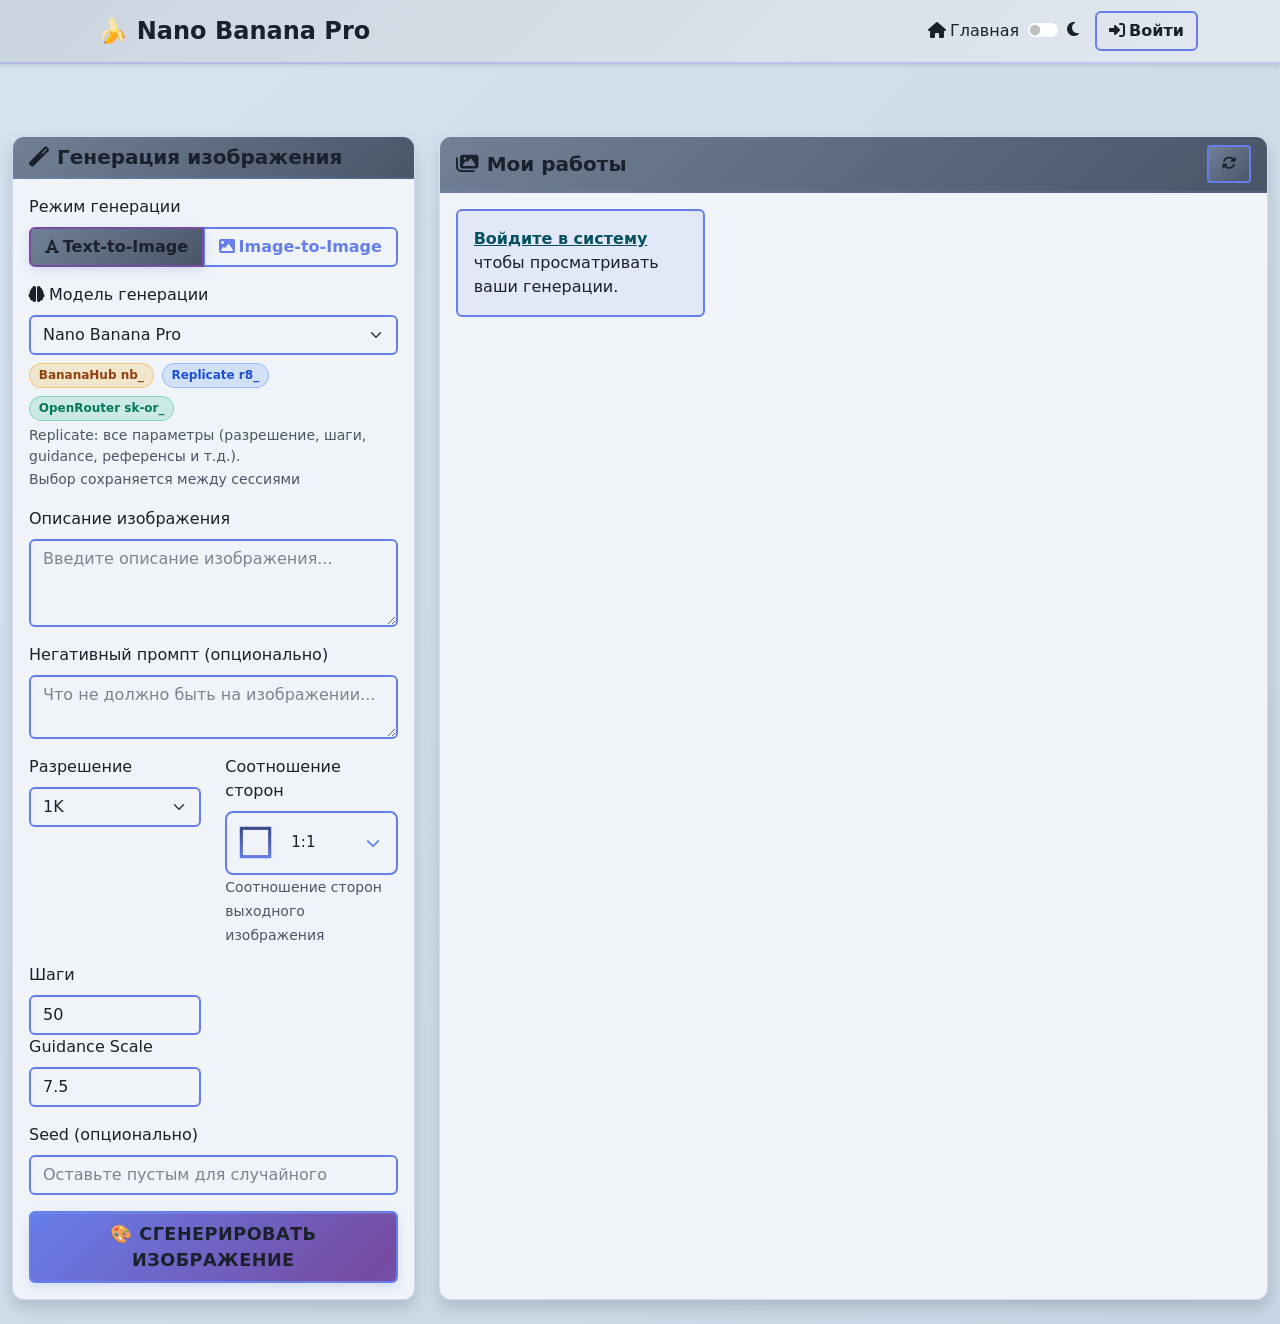
==== frontend/index.html @ 41ed9696 "Add OpenRouter GPT image generation and color-coded model providers. Support sk-or keys alongside nb" ====
<!DOCTYPE html>
<html lang="ru">
<head>
    <meta charset="UTF-8">
    <meta name="viewport" content="width=device-width, initial-scale=1.0">
    
    <!-- Основные мета-теги -->
    <title>Nano Banana Pro - Генератор изображений через AI</title>
    <meta name="description" content="Генератор изображений на основе ИИ через Replicate или BananaHub (Nano Banana). Text-to-image и image-to-image с референсами.">
    <meta name="keywords" content="генератор изображений, AI, Replicate, BananaHub, Nano Banana, text-to-image, image-to-image">
    <meta name="author" content="Nano Banana Pro">
    
    <!-- Favicon -->
    <link rel="icon" type="image/x-icon" href="/fav.ico">
    <link rel="shortcut icon" type="image/x-icon" href="/fav.ico">
    <link rel="apple-touch-icon" href="/fav.ico">
    
    <!-- Open Graph / Facebook / Telegram -->
    <meta property="og:type" content="website">
    <meta property="og:url" content="https://ooneclickk.ru/">
    <meta property="og:title" content="Nano Banana Pro - Генератор изображений через AI">
    <meta property="og:description" content="Генератор изображений через Replicate или BananaHub (Nano Banana).">
    <meta property="og:image" content="https://ooneclickk.ru/meta.jpg">
    <meta property="og:image:width" content="1200">
    <meta property="og:image:height" content="630">
    <meta property="og:image:type" content="image/jpeg">
    <meta property="og:image:alt" content="Nano Banana Pro - Генератор изображений через AI">
    <meta property="og:locale" content="ru_RU">
    <meta property="og:site_name" content="Nano Banana Pro">
    
    <!-- Twitter Card -->
    <meta name="twitter:card" content="summary_large_image">
    <meta name="twitter:url" content="https://ooneclickk.ru/">
    <meta name="twitter:title" content="Nano Banana Pro - Генератор изображений через AI">
    <meta name="twitter:description" content="Генератор изображений через Replicate или BananaHub.">
    <meta name="twitter:image" content="https://ooneclickk.ru/meta.jpg">
    
    <!-- Bootstrap 5 CSS -->
    <link href="https://cdn.jsdelivr.net/npm/bootstrap@5.3.0/dist/css/bootstrap.min.css" rel="stylesheet">
    <!-- Font Awesome -->
    <link rel="stylesheet" href="https://cdnjs.cloudflare.com/ajax/libs/font-awesome/6.4.0/css/all.min.css">
    <link rel="stylesheet" href="styles.css">
</head>
<body>
    <!-- Навигационная панель -->
    <nav class="navbar navbar-expand-lg navbar-dark bg-dark">
        <div class="container">
            <a class="navbar-brand" href="#">
                <i class="fas fa-banana me-2"></i>
                🍌 Nano Banana Pro
            </a>
            <button class="navbar-toggler" type="button" data-bs-toggle="collapse" data-bs-target="#navbarNav">
                <span class="navbar-toggler-icon"></span>
            </button>
            <div class="collapse navbar-collapse" id="navbarNav">
                <ul class="navbar-nav ms-auto">
                    <li class="nav-item">
                        <a class="nav-link active" href="#"><i class="fas fa-home me-1"></i>Главная</a>
                    </li>
                </ul>
                <div class="d-flex align-items-center">
                    <div class="form-check form-switch me-3">
                        <input class="form-check-input" type="checkbox" id="themeSwitch">
                        <label class="form-check-label text-light" for="themeSwitch">
                            <i class="fas fa-moon"></i>
                        </label>
                    </div>
                    <button class="btn btn-outline-light" id="loginBtn" data-bs-toggle="modal" data-bs-target="#loginModal">
                        <i class="fas fa-sign-in-alt me-1"></i>Войти
                    </button>
                    <div id="userMenu" class="dropdown ms-2" style="display: none;">
                        <button class="btn btn-outline-light dropdown-toggle" type="button" data-bs-toggle="dropdown">
                            <i class="fas fa-user me-1"></i><span id="usernameDisplay"></span>
                        </button>
                        <ul class="dropdown-menu">
                            <li><a class="dropdown-item" href="#" data-bs-toggle="modal" data-bs-target="#apiKeyModal">
                                <i class="fas fa-key me-2"></i>API Ключ
                            </a></li>
                            <li id="adminMenuItem" style="display:none;">
                                <a class="dropdown-item" href="#" id="openAdminPanelBtn">
                                    <i class="fas fa-shield-alt me-2"></i>Админ-панель
                                </a>
                            </li>
                            <li><hr class="dropdown-divider"></li>
                            <li><a class="dropdown-item" href="#" id="logoutBtn">
                                <i class="fas fa-sign-out-alt me-2"></i>Выйти
                            </a></li>
                        </ul>
                    </div>
                </div>
            </div>
        </div>
    </nav>

    <main class="container-fluid my-4">
        <div class="row g-4 justify-content-center mt-5">
            <!-- Генератор -->
            <div class="col-lg-4">
                <div class="card shadow h-100">
                    <div class="card-header">
                        <h5 class="mb-0"><i class="fas fa-magic me-2"></i>Генерация изображения</h5>
                        <div id="providerStateBanner" class="alert alert-secondary py-2 px-3 mt-2 mb-0 small" style="display: none;">
                            <i class="fas fa-server me-2"></i>
                            <span id="providerStateText">Проверка состояния провайдера...</span>
                        </div>
                    </div>
                    <div class="card-body">
                        <form id="generateForm">
                            <!-- Режим генерации -->
                            <div class="mb-3">
                                <label class="form-label">Режим генерации</label>
                                <div class="btn-group w-100" role="group">
                                    <input type="radio" class="btn-check" name="generationMode" id="modeText" value="text-to-image" checked>
                                    <label class="btn btn-outline-primary" for="modeText">
                                        <i class="fas fa-font me-1"></i>Text-to-Image
                                    </label>
                                    <input type="radio" class="btn-check" name="generationMode" id="modeImage" value="image-to-image">
                                    <label class="btn btn-outline-primary" for="modeImage">
                                        <i class="fas fa-image me-1"></i>Image-to-Image
                                    </label>
                                </div>
                            </div>

                            <!-- Выбор модели -->
                            <div class="mb-3">
                                <label for="modelName" class="form-label">
                                    <i class="fas fa-brain me-1"></i>Модель генерации
                                </label>
                                <select class="form-select model-select-colored" id="modelName">
                                    <option value="nano-banana-2">Nano Banana 2 (new)</option>
                                    <option value="nano-banana">Nano Banana</option>
                                    <option value="nano-banana-pro" selected>Nano Banana Pro</option>
                                    <option value="gemini-2.5-flash-image">Gemini 2.5 Flash Image</option>
                                    <option value="imagen-4">Imagen 4</option>
                                    <option value="imagen-4-fast">Imagen 4 Fast</option>
                                    <option value="imagen-4-ultra">Imagen 4 Ultra</option>
                                    <option value="gpt-5-image">GPT-5 Image</option>
                                    <option value="gpt-5-image-mini">GPT-5 Image Mini</option>
                                </select>
                                <div id="modelProviderLegend" class="model-provider-legend mt-2"></div>
                                <div id="modelParamsHint" class="form-text text-muted small mt-1" role="status"></div>
                                <small class="form-text text-muted">Выбор сохраняется между сессиями</small>
                            </div>

                            <!-- Референсные изображения (только для Nano Banana / Gemini) -->
                            <div class="mb-3" id="referenceImagesSection" style="display: none;">
                                <label for="referenceImages" class="form-label">Референсные изображения (до 4)</label>
                                <!-- Визуальная зона для drag-and-drop и вставки (референсы отображаются внутри) -->
                                <div id="referenceDropZone" class="reference-drop-zone" style="border: 2px dashed rgba(102, 126, 234, 0.5); border-radius: 8px; padding: 2rem; text-align: center; background: rgba(102, 126, 234, 0.05); cursor: pointer; transition: all 0.3s ease; min-height: 200px;">
                                    <div class="reference-drop-zone-content">
                                        <i class="fas fa-images mb-3" style="font-size: 3rem; color: rgba(102, 126, 234, 0.7);"></i>
                                        <p class="text-light mb-2 fw-bold">Перетащите изображение сюда</p>
                                        <p class="text-muted small mb-3">или нажмите на кнопку</p>
                                        <div class="d-flex gap-2 justify-content-center">
                                            <button type="button" class="btn btn-warning" id="selectReferenceFilesBtn">
                                                <i class="fas fa-folder-open me-2"></i>Выбрать файл
                                            </button>
                                            <button type="button" class="btn btn-outline-light" id="pasteFromClipboardBtn">
                                                <i class="fas fa-paste me-2"></i>Вставить из буфера
                                            </button>
                                        </div>
                                        <p class="text-muted small mt-2 mb-0">Нажмите Ctrl+V (или Cmd+V на Mac)</p>
                                    </div>
                                </div>
                                <input type="file" class="form-control d-none" id="referenceImages" accept="image/*" multiple>
                            </div>

                            <!-- Промпт -->
                            <div class="mb-3">
                                <label for="prompt" class="form-label">Описание изображения</label>
                                <textarea class="form-control" id="prompt" rows="3" placeholder="Введите описание изображения..." required></textarea>
                            </div>

                            <!-- Негативный промпт (только для Nano Banana / Gemini) -->
                            <div class="mb-3" id="negativePromptGroup">
                                <label for="negativePrompt" class="form-label">Негативный промпт (опционально)</label>
                                <textarea class="form-control" id="negativePrompt" rows="2" placeholder="Что не должно быть на изображении..."></textarea>
                            </div>

                            <!-- Разрешение и соотношение -->
                            <div class="row mb-3">
                                <div class="col-md-6" id="resolutionGroup">
                                    <label for="resolution" class="form-label">Разрешение</label>
                                    <select class="form-select" id="resolution">
                                        <option value="1K">1K</option>
                                        <option value="2K">2K</option>
                                        <option value="4K">4K</option>
                                    </select>
                                </div>
                                <div class="col-md-6">
                                    <label for="aspectRatio" class="form-label">Соотношение сторон</label>
                                    <!-- Скрытый select для совместимости -->
                                    <select class="form-select d-none" id="aspectRatio" name="aspectRatio">
                                        <option value="1:1">1:1</option>
                                        <option value="16:9">16:9</option>
                                        <option value="9:16">9:16</option>
                                        <option value="4:3">4:3</option>
                                        <option value="3:4">3:4</option>
                                        <option value="21:9">21:9</option>
                                        <option value="5:4">5:4</option>
                                        <option value="2:3">2:3</option>
                                        <option value="user1" id="user1Option">user1</option>
                                        <option value="user2" id="user2Option">user2</option>
                                        <option value="user3" id="user3Option">user3</option>
                                        <option value="user4" id="user4Option">user4</option>
                                    </select>
                                    <!-- Кастомный dropdown -->
                                    <div class="custom-dropdown" id="aspectRatioDropdown">
                                        <div class="custom-dropdown-selected" id="aspectRatioSelected">
                                            <span class="custom-dropdown-icon" id="aspectRatioIcon"></span>
                                            <span class="custom-dropdown-text" id="aspectRatioText">1:1</span>
                                            <i class="fas fa-chevron-down custom-dropdown-arrow"></i>
                                        </div>
                                        <div class="custom-dropdown-menu" id="aspectRatioMenu">
                                            <div class="custom-dropdown-group">
                                                <div class="custom-dropdown-group-label">Стандартные</div>
                                                <div class="custom-dropdown-item" data-value="1:1" data-icon="icons/aspect-1-1.svg">
                                                    <img src="icons/aspect-1-1.svg" class="custom-dropdown-item-icon" alt="1:1" onerror="this.style.display='none'">
                                                    <span>1:1</span>
                                                </div>
                                                <div class="custom-dropdown-item" data-value="16:9" data-icon="icons/aspect-16-9.svg">
                                                    <img src="icons/aspect-16-9.svg" class="custom-dropdown-item-icon" alt="16:9" onerror="this.style.display='none'">
                                                    <span>16:9</span>
                                                </div>
                                                <div class="custom-dropdown-item" data-value="9:16" data-icon="icons/aspect-9-16.svg">
                                                    <img src="icons/aspect-9-16.svg" class="custom-dropdown-item-icon" alt="9:16" onerror="this.style.display='none'">
                                                    <span>9:16</span>
                                                </div>
                                                <div class="custom-dropdown-item" data-value="4:3" data-icon="icons/aspect-4-3.svg">
                                                    <img src="icons/aspect-4-3.svg" class="custom-dropdown-item-icon" alt="4:3" onerror="this.style.display='none'">
                                                    <span>4:3</span>
                                                </div>
                                                <div class="custom-dropdown-item" data-value="3:4" data-icon="icons/aspect-3-4.svg">
                                                    <img src="icons/aspect-3-4.svg" class="custom-dropdown-item-icon" alt="3:4" onerror="this.style.display='none'">
                                                    <span>3:4</span>
                                                </div>
                                            </div>
                                            <div class="custom-dropdown-group" id="referenceAspectGroup" style="display: none;">
                                                <div class="custom-dropdown-group-label">Из референса</div>
                                                <div class="custom-dropdown-item" data-value="user1" data-icon="icons/aspect-user-1.svg" id="user1Option">
                                                    <img src="icons/aspect-user-1.svg" class="custom-dropdown-item-icon" alt="Юзер1" onerror="this.style.display='none'">
                                                    <span id="user1Text">Юзер1 (из реф1)</span>
                                                </div>
                                                <div class="custom-dropdown-item user-child" data-value="user2" data-icon="icons/aspect-user-2.svg" id="user2Option" style="display: none;">
                                                    <img src="icons/aspect-user-2.svg" class="custom-dropdown-item-icon" alt="Юзер2" onerror="this.style.display='none'">
                                                    <span id="user2Text">└─ Юзер2 (из реф2)</span>
                                                </div>
                                                <div class="custom-dropdown-item user-child" data-value="user3" data-icon="icons/aspect-user-3.svg" id="user3Option" style="display: none;">
                                                    <img src="icons/aspect-user-3.svg" class="custom-dropdown-item-icon" alt="Юзер3" onerror="this.style.display='none'">
                                                    <span id="user3Text">└─ Юзер3 (из реф3)</span>
                                                </div>
                                                <div class="custom-dropdown-item user-child" data-value="user4" data-icon="icons/aspect-user-4.svg" id="user4Option" style="display: none;">
                                                    <img src="icons/aspect-user-4.svg" class="custom-dropdown-item-icon" alt="Юзер4" onerror="this.style.display='none'">
                                                    <span id="user4Text">└─ Юзер4 (из реф4)</span>
                                                </div>
                                            </div>
                                            <div class="custom-dropdown-group">
                                                <div class="custom-dropdown-group-label">Дополнительные</div>
                                                <div class="custom-dropdown-item" data-value="21:9" data-icon="icons/aspect-21-9.svg">
                                                    <img src="icons/aspect-21-9.svg" class="custom-dropdown-item-icon" alt="21:9" onerror="this.style.display='none'">
                                                    <span>21:9 Ультраширокий</span>
                                                </div>
                                                <div class="custom-dropdown-item" data-value="5:4" data-icon="icons/aspect-5-4.svg">
                                                    <img src="icons/aspect-5-4.svg" class="custom-dropdown-item-icon" alt="5:4" onerror="this.style.display='none'">
                                                    <span>5:4</span>
                                                </div>
                                                <div class="custom-dropdown-item" data-value="2:3" data-icon="icons/aspect-2-3.svg">
                                                    <img src="icons/aspect-2-3.svg" class="custom-dropdown-item-icon" alt="2:3" onerror="this.style.display='none'">
                                                    <span>2:3</span>
                                                </div>
                                            </div>
                                        </div>
                                    </div>
                                    <small class="form-text text-muted">Соотношение сторон выходного изображения</small>
                                </div>
                            </div>

                            <!-- Параметры (только для Nano Banana / Gemini) -->
                            <div class="row mb-3" id="stepsGuidanceGroup">
                                <div class="col-md-6">
                                    <label for="numSteps" class="form-label">Шаги</label>
                                    <input type="number" class="form-control" id="numSteps" min="10" max="100" value="50">
                                </div>
                                <div class="col-md-6">
                                    <label for="guidance" class="form-label">Guidance Scale</label>
                                    <input type="number" step="0.5" class="form-control" id="guidance" min="1" max="20" value="7.5">
                                </div>
                            </div>

                            <!-- Seed -->
                            <div class="mb-3">
                                <label for="seed" class="form-label">Seed (опционально)</label>
                                <input type="number" class="form-control" id="seed" placeholder="Оставьте пустым для случайного">
                            </div>

                            <button type="submit" class="btn btn-primary w-100 py-2" id="sendToGenerate">
                                <span id="submitText">🎨 Сгенерировать изображение</span>
                                <span class="spinner-border spinner-border-sm d-none ms-2" id="spinner" role="status"></span>
                            </button>
                        </form>
                    </div>
                </div>
            </div>

            <!-- Галерея -->
            <div class="col-lg-8">
                <div class="card shadow h-100">
                    <div class="card-header d-flex justify-content-between align-items-center">
                        <div>
                            <h5 class="mb-0"><i class="fas fa-images me-2"></i>Мои работы</h5>
                            <small class="text-muted" id="galleryStats" style="display: none;">
                                <span id="galleryCount">0</span> из <span id="galleryTotal">0</span> генераций
                            </small>
                        </div>
                        <button class="btn btn-sm btn-light" id="refreshGallery">
                            <i class="fas fa-sync-alt"></i>
                        </button>
                    </div>
                    <div class="card-body">
                        <div id="queueStatus" class="alert alert-info" style="display: none;">
                            <i class="fas fa-info-circle me-2"></i>
                            <span id="queueStatusText"></span>
                        </div>
                        <div class="row row-cols-1 row-cols-md-2 row-cols-lg-3 g-4" id="imageGrid">
                            <!-- Карточки будут добавлены через JS -->
                        </div>
                    </div>
                </div>
            </div>
        </div>

        <div class="row g-4 justify-content-center mt-2" id="adminPanelSection" style="display:none;">
            <div class="col-12">
                <div class="card shadow">
                    <div class="card-header d-flex justify-content-between align-items-center">
                        <h5 class="mb-0"><i class="fas fa-shield-alt me-2"></i>Админ-панель</h5>
                        <button class="btn btn-sm btn-outline-light" id="closeAdminPanelBtn">Закрыть</button>
                    </div>
                    <div class="card-body">
                        <div class="row g-3 mb-3">
                            <div class="col-md-2">
                                <select class="form-select" id="adminFilterUserId">
                                    <option value="">Все пользователи</option>
                                </select>
                            </div>
                            <div class="col-md-2">
                                <select class="form-select" id="adminFilterStatus">
                                    <option value="">Все статусы</option>
                                    <option value="pending">pending</option>
                                    <option value="running">running</option>
                                    <option value="paused">paused</option>
                                    <option value="completed">completed</option>
                                    <option value="failed">failed</option>
                                </select>
                            </div>
                            <div class="col-md-2">
                                <select class="form-select" id="adminFilterModel">
                                    <option value="">Все модели</option>
                                </select>
                            </div>
                            <div class="col-md-2"><input class="form-control" id="adminFilterSearch" placeholder="Поиск по промпту"></div>
                            <div class="col-md-2">
                                <select class="form-select" id="adminFilterProvider">
                                    <option value="">Все провайдеры</option>
                                </select>
                            </div>
                            <div class="col-md-2">
                                <select class="form-select" id="adminFilterErrorOnly">
                                    <option value="">Любые</option>
                                    <option value="true">Только с ошибками</option>
                                </select>
                            </div>
                            <div class="col-md-2"><input type="date" class="form-control" id="adminFilterFrom"></div>
                            <div class="col-md-2"><input type="date" class="form-control" id="adminFilterTo"></div>
                        </div>
                        <div class="d-flex gap-2 mb-3">
                            <button class="btn btn-primary" id="adminApplyFiltersBtn">Применить фильтры</button>
                            <button class="btn btn-outline-secondary" id="adminRefreshOverviewBtn">Обновить метрики</button>
                        </div>

                        <div class="row g-3 mb-3" id="adminMetricsCards"></div>

                        <h6 class="mt-3">Пользователи</h6>
                        <div class="table-responsive mb-4">
                            <table class="table table-sm table-dark table-striped align-middle">
                                <thead>
                                    <tr>
                                        <th>ID</th><th>Username</th><th>Email</th><th>Admin</th><th>Действие</th>
                                    </tr>
                                </thead>
                                <tbody id="adminUsersTableBody"></tbody>
                            </table>
                        </div>

                        <h6>Генерации всех пользователей</h6>
                        <div class="row row-cols-1 row-cols-md-3 g-3" id="adminGenerationsGrid"></div>
                    </div>
                </div>
            </div>
        </div>
    </main>

    <!-- Модальное окно входа -->
    <div class="modal fade" id="loginModal" tabindex="-1">
        <div class="modal-dialog">
            <div class="modal-content">
                <div class="modal-header bg-primary text-white">
                    <h5 class="modal-title">Вход в систему</h5>
                    <button type="button" class="btn-close btn-close-white" data-bs-dismiss="modal"></button>
                </div>
                <div class="modal-body">
                    <form id="loginForm">
                        <div class="mb-3">
                            <label for="loginUsername" class="form-label">Имя пользователя или Email</label>
                            <input type="text" class="form-control" id="loginUsername" required>
                        </div>
                        <div class="mb-3">
                            <label for="loginPassword" class="form-label">Пароль</label>
                            <div class="input-group">
                                <input type="password" class="form-control" id="loginPassword" required>
                                <button class="btn btn-outline-secondary" type="button" id="toggleLoginPassword">
                                    <i class="fas fa-eye" id="loginPasswordIcon"></i>
                                </button>
                            </div>
                        </div>
                        <div id="loginError" class="alert alert-danger d-none" role="alert"></div>
                        <button type="submit" class="btn btn-primary w-100">Войти</button>
                    </form>
                    <div class="text-center mt-3">
                        <small>Нет аккаунта? <a href="#" data-bs-toggle="modal" data-bs-target="#registerModal">Зарегистрируйтесь</a></small>
                    </div>
                </div>
            </div>
        </div>
    </div>

    <!-- Модальное окно регистрации -->
    <div class="modal fade" id="registerModal" tabindex="-1">
        <div class="modal-dialog">
            <div class="modal-content">
                <div class="modal-header bg-primary text-white">
                    <h5 class="modal-title">Регистрация</h5>
                    <button type="button" class="btn-close btn-close-white" data-bs-dismiss="modal"></button>
                </div>
                <div class="modal-body">
                    <form id="registerForm">
                        <div class="mb-3">
                            <label for="registerUsername" class="form-label">Имя пользователя</label>
                            <input type="text" class="form-control" id="registerUsername" required>
                        </div>
                        <div class="mb-3">
                            <label for="registerEmail" class="form-label">Email</label>
                            <input type="email" class="form-control" id="registerEmail" required>
                        </div>
                        <div class="mb-3">
                            <label for="registerPassword" class="form-label">Пароль</label>
                            <div class="input-group">
                                <input type="password" class="form-control" id="registerPassword" required>
                                <button class="btn btn-outline-secondary" type="button" id="toggleRegisterPassword">
                                    <i class="fas fa-eye" id="registerPasswordIcon"></i>
                                </button>
                            </div>
                            <small class="form-text text-muted">Минимум 10 символов, максимум 72 байта</small>
                        </div>
                        <div id="registerError" class="alert alert-danger d-none" role="alert"></div>
                        <button type="submit" class="btn btn-primary w-100">Зарегистрироваться</button>
                    </form>
                </div>
            </div>
        </div>
    </div>

    <!-- Модальное окно API ключа -->
    <div class="modal fade" id="apiKeyModal" tabindex="-1">
        <div class="modal-dialog">
            <div class="modal-content">
                <div class="modal-header bg-warning text-dark">
                    <h5 class="modal-title"><i class="fas fa-key me-2"></i>API ключ генерации</h5>
                    <button type="button" class="btn-close" data-bs-dismiss="modal"></button>
                </div>
                <div class="modal-body">
                    <div class="alert alert-warning">
                        <i class="fas fa-shield-alt me-2"></i>
                        <strong>Важно:</strong> API ключи сохраняются на сервере в <strong>зашифрованном виде</strong>.
                        Это нужно для очереди автоповторов и возобновления после перезапуска сервера.
                    </div>
                    <div class="alert alert-info">
                        <i class="fas fa-info-circle me-2"></i>
                        <strong>Replicate:</strong> ключ с префиксом <code>r8_</code> — 
                        <a href="https://replicate.com/account/api-tokens" target="_blank" class="alert-link">replicate.com/account/api-tokens</a>.
                        <br>
                        <strong>BananaHub:</strong> ключ с префиксом <code>nb_</code> —
                        <a href="https://bananahub.app/" target="_blank" rel="noopener" class="alert-link">bananahub.app</a>
                        (поддержка: <a href="https://t.me/bananahub" target="_blank" rel="noopener" class="alert-link">@bananahub</a>).
                        <br>
                        <strong>OpenRouter (GPT):</strong> ключ с префиксом <code>sk-or</code> —
                        <a href="https://openrouter.ai/keys" target="_blank" rel="noopener" class="alert-link">openrouter.ai/keys</a>.
                        <br><small>Ключи хранятся на сервере в зашифрованном виде. Модель выбирает провайдер автоматически.</small>
                    </div>
                    <form id="apiKeyForm">
                        <div class="mb-3">
                            <label for="bananaApiKeyInput" class="form-label">BananaHub API ключ</label>
                            <input type="password" class="form-control" id="bananaApiKeyInput" placeholder="nb_...">
                            <small class="form-text text-muted">Приоритетный ключ для Nano Banana моделей</small>
                        </div>
                        <div class="mb-3">
                            <label for="replicateApiKeyInput" class="form-label">Replicate API ключ</label>
                            <input type="password" class="form-control" id="replicateApiKeyInput" placeholder="r8_...">
                            <small class="form-text text-muted">Для Imagen, Gemini и Nano Banana через Replicate</small>
                        </div>
                        <div class="mb-3">
                            <label for="openrouterApiKeyInput" class="form-label">OpenRouter API ключ (GPT)</label>
                            <input type="password" class="form-control" id="openrouterApiKeyInput" placeholder="sk-or-...">
                            <small class="form-text text-muted">Для GPT-5 Image и GPT-5 Image Mini</small>
                        </div>
                        <div class="d-flex gap-2">
                            <button type="submit" class="btn btn-warning flex-fill">
                                <i class="fas fa-save me-2"></i>Сохранить
                            </button>
                            <button type="button" class="btn btn-outline-danger" id="deleteApiKeyBtn">
                                <i class="fas fa-trash me-2"></i>Удалить
                            </button>
                        </div>
                    </form>
                    <div id="apiKeyStatus" class="mt-3"></div>
                </div>
            </div>
        </div>
    </div>

    <!-- Уведомления -->
    <div class="toast-container position-fixed bottom-0 end-0 p-3">
        <div id="notificationToast" class="toast" role="alert">
            <div class="toast-header bg-success text-white">
                <strong class="me-auto">Уведомление</strong>
                <button type="button" class="btn-close btn-close-white" data-bs-dismiss="toast"></button>
            </div>
            <div class="toast-body" id="toastMessage"></div>
        </div>
    </div>

    <script src="https://cdn.jsdelivr.net/npm/bootstrap@5.3.0/dist/js/bootstrap.bundle.min.js"></script>
    <script src="script.js"></script>
</body>
</html>
---- frontend/styles.css ----
/* Стили для Nano Banana Pro */

/* CSS переменные для темной и светлой темы */
:root {
    --bg-primary: #1a1a2e;
    --bg-secondary: #252547;
    --bg-hover: #2d2d5a;
    --border-color: #667eea;
    --border-hover: #764ba2;
    --text-primary: #e0e0e0;
    --text-secondary: #b0b0b0;
    --accent-primary: #667eea;
    --accent-secondary: #764ba2;
    --metal-gray: #4a5568;
    --metal-gray-light: #718096;
    --metal-gray-dark: #2d3748;
    --shadow: rgba(102, 126, 234, 0.3);
}

[data-bs-theme="light"] {
    --bg-primary: #f0f4f8;
    --bg-secondary: #e2e8f0;
    --bg-hover: #cbd5e0;
    --border-color: #667eea;
    --border-hover: #764ba2;
    --text-primary: #1a202c;
    --text-secondary: #4a5568;
    --accent-primary: #667eea;
    --accent-secondary: #764ba2;
    --metal-gray: #718096;
    --metal-gray-light: #a0aec0;
    --metal-gray-dark: #4a5568;
    --shadow: rgba(102, 126, 234, 0.2);
}

body {
    background: linear-gradient(135deg, #667eea 0%, #764ba2 100%);
    min-height: 100vh;
    transition: background 0.3s ease;
}

[data-bs-theme="light"] body {
    background: linear-gradient(135deg, #d6e4f0 0%, #c8d6e5 100%);
}

.navbar-brand {
    font-weight: bold;
    font-size: 1.5rem;
}

.card {
    border: none;
    border-radius: 12px;
    overflow: hidden;
}

.card-header {
    border-bottom: 2px solid rgba(102, 126, 234, 0.2);
    background: linear-gradient(135deg, var(--metal-gray) 0%, var(--metal-gray-dark) 100%) !important;
    color: var(--text-primary) !important;
}

.card-header.bg-primary {
    background: linear-gradient(135deg, var(--metal-gray) 0%, var(--metal-gray-dark) 100%) !important;
    border-bottom: 2px solid var(--border-color);
}

.card-header h5, .card-header .h5 {
    color: var(--text-primary) !important;
    font-weight: 600;
}

/* Кнопки в стиле dropdown - темный металлический с фиолетовыми акцентами */
.btn-primary {
    background: linear-gradient(135deg, var(--metal-gray) 0%, var(--metal-gray-dark) 100%);
    border: 2px solid var(--border-color);
    color: var(--text-primary);
    font-weight: 600;
    transition: all 0.3s;
    box-shadow: 0 2px 4px rgba(0, 0, 0, 0.2);
}

.btn-primary:hover {
    background: linear-gradient(135deg, var(--metal-gray-light) 0%, var(--metal-gray) 100%);
    border-color: var(--border-hover);
    color: var(--text-primary);
    transform: translateY(-2px);
    box-shadow: 0 4px 12px var(--shadow);
}

.btn-primary:active {
    transform: translateY(0);
    box-shadow: 0 2px 4px rgba(0, 0, 0, 0.2);
}

/* Специальный градиент для кнопки генерации */
#sendToGenerate {
    background: linear-gradient(135deg, var(--accent-primary) 0%, var(--accent-secondary) 50%, var(--accent-primary) 100%);
    border: 2px solid var(--border-color);
    color: var(--text-primary);
    font-weight: 700;
    font-size: 1.1rem;
    padding: 0.75rem 1.5rem;
    box-shadow: 0 4px 12px var(--shadow), inset 0 1px 0 rgba(255, 255, 255, 0.1);
    text-transform: uppercase;
    letter-spacing: 0.5px;
    background-size: 200% 100%;
    animation: gradient-shift 3s ease infinite;
    transition: all 0.3s;
}

@keyframes gradient-shift {
    0%, 100% {
        background-position: 0% 50%;
    }
    50% {
        background-position: 100% 50%;
    }
}

#sendToGenerate:hover {
    background: linear-gradient(135deg, var(--accent-secondary) 0%, var(--accent-primary) 50%, var(--accent-secondary) 100%);
    border-color: var(--border-hover);
    transform: translateY(-2px);
    box-shadow: 0 6px 16px var(--shadow), inset 0 1px 0 rgba(255, 255, 255, 0.2);
    background-size: 200% 100%;
}

#sendToGenerate:active {
    transform: translateY(0);
    box-shadow: 0 2px 4px rgba(0, 0, 0, 0.3), inset 0 2px 4px rgba(0, 0, 0, 0.2);
}

#sendToGenerate:disabled {
    opacity: 0.6;
    cursor: not-allowed;
    animation: none;
}

.btn-warning {
    background: transparent !important;
    border: 2px solid var(--border-color);
    color: var(--text-primary);
    font-weight: 600;
    transition: all 0.3s;
}

.btn-warning:hover,
.btn-warning:focus {
    background: linear-gradient(135deg, var(--metal-gray) 0%, var(--metal-gray-dark) 100%) !important;
    border-color: var(--border-hover);
    color: var(--text-primary);
    transform: translateY(-2px);
    box-shadow: 0 4px 12px var(--shadow);
}

.btn-warning:active,
.btn-warning.active {
    background: linear-gradient(135deg, var(--metal-gray-light) 0%, var(--metal-gray) 100%) !important;
    border-color: var(--border-hover);
    color: var(--text-primary);
}

.btn-danger {
    background: linear-gradient(135deg, #6b2d2d 0%, #4a1f1f 100%);
    border: 2px solid #e53e3e;
    color: var(--text-primary);
    font-weight: 600;
    transition: all 0.3s;
}

.btn-danger:hover {
    background: linear-gradient(135deg, #7a3535 0%, #5a2525 100%);
    border-color: #fc8181;
    color: var(--text-primary);
    transform: translateY(-2px);
    box-shadow: 0 4px 12px rgba(229, 62, 62, 0.3);
}

.btn-outline-primary {
    border: 2px solid var(--border-color);
    color: var(--accent-primary);
    background: transparent;
    font-weight: 600;
    transition: all 0.3s;
}

.btn-outline-primary:hover {
    background: linear-gradient(135deg, var(--metal-gray) 0%, var(--metal-gray-dark) 100%);
    border-color: var(--border-hover);
    color: var(--text-primary);
    transform: translateY(-2px);
    box-shadow: 0 4px 12px var(--shadow);
}

/* Стили для кнопок режима генерации */
.btn-check:checked + .btn-outline-primary {
    background: linear-gradient(135deg, var(--metal-gray) 0%, var(--metal-gray-dark) 100%);
    border-color: var(--border-hover);
    color: var(--text-primary);
    box-shadow: 0 4px 12px var(--shadow);
}

.btn-check:checked + .btn-outline-primary:hover {
    background: linear-gradient(135deg, var(--metal-gray-light) 0%, var(--metal-gray) 100%);
    border-color: var(--border-hover);
}

.btn-outline-light {
    border: 2px solid rgba(255, 255, 255, 0.3);
    color: var(--text-primary);
    background: transparent !important;
    font-weight: 600;
    transition: all 0.3s;
}

[data-bs-theme="light"] .btn-outline-light {
    border: 2px solid var(--border-color);
    color: var(--text-primary);
    background: transparent !important;
}

.btn-outline-light:hover,
.btn-outline-light:focus {
    background: linear-gradient(135deg, var(--metal-gray) 0%, var(--metal-gray-dark) 100%) !important;
    border-color: var(--border-color);
    color: var(--text-primary);
    transform: translateY(-2px);
    box-shadow: 0 4px 12px var(--shadow);
}

[data-bs-theme="light"] .btn-outline-light:hover,
[data-bs-theme="light"] .btn-outline-light:focus {
    background: var(--bg-hover) !important;
    border-color: var(--border-hover);
    color: var(--text-primary);
}

.btn-outline-light:active,
.btn-outline-light.active {
    background: linear-gradient(135deg, var(--metal-gray) 0%, var(--metal-gray-dark) 100%) !important;
    border-color: var(--border-hover);
    color: var(--text-primary);
}

[data-bs-theme="light"] .btn-outline-light:active,
[data-bs-theme="light"] .btn-outline-light.active {
    background: var(--bg-hover) !important;
    border-color: var(--border-hover);
    color: var(--text-primary);
}

.btn-light {
    background: linear-gradient(135deg, var(--metal-gray) 0%, var(--metal-gray-dark) 100%);
    border: 2px solid var(--border-color);
    color: var(--text-primary);
    font-weight: 600;
    transition: all 0.3s;
}

.btn-light:hover {
    background: linear-gradient(135deg, var(--metal-gray-light) 0%, var(--metal-gray) 100%);
    border-color: var(--border-hover);
    color: var(--text-primary);
    transform: translateY(-2px);
    box-shadow: 0 4px 12px var(--shadow);
}

.btn-sm {
    padding: 0.4rem 0.8rem;
    font-size: 0.875rem;
    font-weight: bold;
}

.img-thumbnail {
    border-radius: 8px;
    background-color: transparent;
    object-fit: cover;
}

/* Стили для референсных изображений */
.reference-item img {
    width: 100px;
    height: 100px;
    object-fit: cover;
    border-radius: 8px;
    display: block;
    background-color: transparent !important;
}

.reference-item {
    background-color: transparent !important;
}

/* Убираем серый фон у контейнеров референсов */
#referencePreview .reference-item,
.reference-drop-zone-content .reference-item,
.reference-item {
    background-color: transparent !important;
    background: transparent !important;
}

/* Убираем серый фон у изображений в референсах */
.reference-item .img-thumbnail,
.reference-item img {
    background-color: transparent !important;
    background: transparent !important;
}

#imageGrid .card {
    transition: transform 0.2s;
}

#imageGrid .card:hover {
    transform: translateY(-5px);
    box-shadow: 0 8px 16px rgba(0,0,0,0.2);
}
/* галерейные карточки при hover слегка увеличиваются, а не сдвигаются */
#imageGrid .gallery-card-wrap:hover {
    transform: scale(1.08);
    box-shadow: 0 12px 24px rgba(102, 126, 234, 0.35);
}

.spinner-border {
    width: 1rem;
    height: 1rem;
}

/* Кастомный dropdown для соотношений сторон с SVG иконками */
.custom-dropdown {
    position: relative;
    width: 100%;
    overflow: visible; /* Разрешаем видимость скроллбара */
    z-index: 1000; /* Убеждаемся что dropdown выше других элементов */
}

.custom-dropdown-selected {
    display: flex;
    align-items: center;
    padding: 0.75rem 1rem;
    background-color: var(--bg-primary);
    border: 2px solid var(--border-color);
    border-radius: 0.5rem;
    cursor: pointer;
    transition: all 0.2s;
    min-height: 50px;
}

.custom-dropdown-selected:hover {
    border-color: var(--border-hover);
    box-shadow: 0 0 0 0.2rem var(--shadow);
    background-color: var(--bg-secondary);
}

.custom-dropdown-selected.active {
    border-color: var(--border-hover);
    box-shadow: 0 0 0 0.2rem var(--shadow);
    background-color: var(--bg-secondary);
}

.custom-dropdown-icon {
    width: 36px;
    height: 36px;
    margin-right: 12px;
    flex-shrink: 0;
    display: flex;
    align-items: center;
    justify-content: center;
}

.custom-dropdown-icon img {
    width: 100%;
    height: 100%;
    object-fit: contain;
}

.custom-dropdown-text {
    flex: 1;
    color: var(--text-primary);
    font-size: 15px;
    font-weight: 500;
}

.custom-dropdown-arrow {
    margin-left: auto;
    color: var(--accent-primary);
    transition: transform 0.2s;
    font-size: 14px;
}

.custom-dropdown-selected.active .custom-dropdown-arrow {
    transform: rotate(180deg);
    color: var(--accent-secondary);
}

.custom-dropdown-menu {
    position: absolute;
    top: calc(100% + 6px);
    left: 0;
    right: 0;
    background-color: var(--bg-primary);
    border: 2px solid var(--border-color);
    border-radius: 0.5rem;
    box-shadow: 0 0.5rem 1.5rem rgba(0, 0, 0, 0.5);
    z-index: 1000;
    max-height: 250px; /* Высота для 3-4 элементов (примерно 4 * 50px + padding) */
    overflow-y: auto;
    overflow-x: hidden;
    display: none;
    margin-top: 0;
    padding: 0.5rem 0;
    padding-bottom: 0.5rem;
    padding-right: 0;
    scroll-behavior: smooth;
    /* Убеждаемся что скролл работает */
    -webkit-overflow-scrolling: touch;
    /* Исправляем обрезание */
    box-sizing: border-box;
    margin-bottom: 0;
}

.custom-dropdown-menu.show {
    display: block;
}

/* Стили для скроллбара в темном меню */
.custom-dropdown {
    position: relative;
    overflow: visible; /* Разрешаем видимость скроллбара */
}

.custom-dropdown-menu::-webkit-scrollbar {
    width: 14px; /* Увеличена ширина для лучшей видимости и удобства */
}

.custom-dropdown-menu::-webkit-scrollbar-track {
    background: rgba(102, 126, 234, 0.1);
    border-radius: 7px;
    margin: 0.25rem 0;
    border: 1px solid rgba(102, 126, 234, 0.2);
}

.custom-dropdown-menu::-webkit-scrollbar-thumb {
    background: linear-gradient(180deg, var(--accent-primary) 0%, var(--accent-secondary) 100%);
    border-radius: 7px;
    border: 2px solid rgba(102, 126, 234, 0.3);
    min-height: 40px; /* Увеличена минимальная высота для удобства */
    box-shadow: 0 2px 4px rgba(0, 0, 0, 0.3);
}

.custom-dropdown-menu::-webkit-scrollbar-thumb:hover {
    background: linear-gradient(180deg, var(--accent-secondary) 0%, var(--accent-primary) 100%);
    border-color: rgba(102, 126, 234, 0.5);
    box-shadow: 0 2px 6px rgba(102, 126, 234, 0.4);
}

.custom-dropdown-menu::-webkit-scrollbar-thumb:active {
    background: linear-gradient(180deg, var(--accent-secondary) 0%, var(--accent-primary) 100%);
    box-shadow: inset 0 2px 4px rgba(0, 0, 0, 0.4);
}

.custom-dropdown-menu::-webkit-scrollbar-thumb:hover {
    background: linear-gradient(180deg, var(--accent-secondary) 0%, var(--accent-primary) 100%);
}

/* Для Firefox */
.custom-dropdown-menu {
    scrollbar-width: auto; /* Изменено с thin на auto для более заметного скроллбара */
    scrollbar-color: var(--accent-primary) rgba(102, 126, 234, 0.1);
}

/* Улучшаем видимость скроллбара */
.custom-dropdown-menu:hover::-webkit-scrollbar-thumb {
    background: linear-gradient(180deg, var(--accent-secondary) 0%, var(--accent-primary) 100%);
}

.custom-dropdown-group {
    padding: 0.25rem 0; /* Уменьшаем padding для компактности */
}

.custom-dropdown-group-label {
    padding: 0.75rem 1rem;
    font-size: 11px;
    font-weight: 700;
    color: var(--accent-primary);
    text-transform: uppercase;
    letter-spacing: 1px;
    background-color: rgba(102, 126, 234, 0.1);
    margin: 0.25rem 0;
}

.custom-dropdown-item {
    display: flex;
    align-items: center;
    padding: 0.75rem 1rem; /* Оптимальный padding */
    cursor: pointer;
    transition: all 0.2s;
    color: var(--text-primary);
    font-size: 14px;
    min-height: 50px; /* Уменьшаем для компактности */
    white-space: nowrap; /* Предотвращаем перенос текста */
}

.custom-dropdown-item:hover {
    background-color: rgba(102, 126, 234, 0.2);
    color: var(--text-primary);
}

.custom-dropdown-item.selected {
    background-color: rgba(102, 126, 234, 0.3);
    color: var(--text-primary);
    font-weight: 600;
    border-left: 3px solid var(--accent-primary);
}

.custom-dropdown-item.user-child {
    padding-left: 2.5rem;
    color: #9d8ef0;
    font-size: 13px;
    font-style: italic;
}

.custom-dropdown-item.user-child:hover {
    background-color: rgba(157, 142, 240, 0.2);
    color: #b8a9f5;
}

.custom-dropdown-item-icon {
    width: 63px; /* Уменьшено на 10% (70 * 0.9 = 63) */
    height: 63px; /* Уменьшено на 10% (70 * 0.9 = 63) */
    margin-right: 12px;
    flex-shrink: 0;
    object-fit: contain;
    display: block;
    min-width: 63px; /* Минимальная ширина для предотвращения сжатия */
    min-height: 63px; /* Минимальная высота для предотвращения сжатия */
}

/* Улучшенные стили для референсных изображений */
#referencePreview .position-relative {
    transition: transform 0.2s;
}

#referencePreview .position-relative:hover {
    transform: scale(1.05);
}

#referencePreview .btn-danger {
    border-radius: 50%;
    display: flex;
    align-items: center;
    justify-content: center;
    opacity: 0.8;
}

#referencePreview .btn-danger:hover {
    opacity: 1;
}

/* Стили для drag and drop референсных изображений */
.reference-item {
    transition: all 0.2s;
    user-select: none;
}

.reference-item.dragging {
    opacity: 0.5;
    transform: scale(0.95);
    cursor: grabbing !important;
}

.reference-item.drag-over {
    border: 2px dashed var(--border-color);
    transform: scale(1.1);
    z-index: 1000;
}

.reference-item:hover {
    transform: scale(1.05);
    box-shadow: 0 4px 8px var(--shadow);
}

/* Стили для форм в темной/светлой теме */
.form-control, .form-select {
    background-color: var(--bg-primary);
    border: 2px solid var(--border-color);
    color: var(--text-primary);
    transition: all 0.2s;
}

.form-control:focus, .form-select:focus {
    background-color: var(--bg-secondary);
    border-color: var(--border-hover);
    color: var(--text-primary);
    box-shadow: 0 0 0 0.2rem var(--shadow);
}

.form-control::placeholder {
    color: var(--text-secondary);
    opacity: 0.7;
}

.form-label {
    color: var(--text-primary);
    font-weight: 500;
}

.text-muted {
    color: var(--text-secondary) !important;
}

/* Стили для карточек */
.card {
    background-color: var(--bg-primary);
    color: var(--text-primary);
    border: 1px solid rgba(102, 126, 234, 0.2);
    transition: all 0.3s;
}

[data-bs-theme="light"] .card {
    box-shadow: 0 2px 8px rgba(0, 0, 0, 0.1);
}

.card-header {
    border-bottom: 2px solid rgba(102, 126, 234, 0.2);
    background-color: var(--bg-secondary);
    color: var(--text-primary);
}

.card-body {
    background-color: var(--bg-primary);
    color: var(--text-primary);
}

.card-footer {
    background-color: var(--bg-secondary);
    border-top: 1px solid rgba(102, 126, 234, 0.2);
}

/* Стили для навбара */
.navbar-dark {
    background-color: var(--bg-primary) !important;
    border-bottom: 2px solid var(--border-color);
}

[data-bs-theme="light"] .navbar-dark {
    background: linear-gradient(135deg, #cbd5e0 0%, #e2e8f0 100%) !important;
    border-bottom: 2px solid rgba(102, 126, 234, 0.3);
    box-shadow: 0 2px 4px rgba(0, 0, 0, 0.1);
}

/* Исправление белого текста в светлой теме */
[data-bs-theme="light"] .text-light,
[data-bs-theme="light"] .text-white,
[data-bs-theme="light"] .navbar-dark .text-light,
[data-bs-theme="light"] .navbar-dark .text-white,
[data-bs-theme="light"] .navbar-dark .nav-link,
[data-bs-theme="light"] .navbar-dark .navbar-brand,
[data-bs-theme="light"] .form-check-label.text-light,
[data-bs-theme="light"] .card .text-light,
[data-bs-theme="light"] .modal .text-light,
[data-bs-theme="light"] .modal .text-white,
[data-bs-theme="light"] .btn-link.text-white,
[data-bs-theme="light"] .btn-link.text-light {
    color: var(--text-primary) !important;
}

[data-bs-theme="light"] .btn-outline-light {
    border-color: var(--border-color);
    color: var(--text-primary) !important;
}

[data-bs-theme="light"] .btn-outline-light:hover {
    background-color: var(--bg-hover);
    border-color: var(--border-hover);
    color: var(--text-primary) !important;
}

/* Исправление фона для светлой темы - менее яркий */
[data-bs-theme="light"] .card,
[data-bs-theme="light"] .modal-content,
[data-bs-theme="light"] .dropdown-menu {
    background-color: var(--bg-primary) !important;
}

[data-bs-theme="light"] .card-header,
[data-bs-theme="light"] .modal-header,
[data-bs-theme="light"] .modal-footer {
    background-color: var(--bg-secondary) !important;
}

/* Исправление текста в карточках генераций для светлой темы */
[data-bs-theme="light"] .generation-card .text-light,
[data-bs-theme="light"] .prompt-text.text-light {
    color: var(--text-primary) !important;
}

/* Исправление фона для drop zone в светлой теме */
[data-bs-theme="light"] .reference-drop-zone-content {
    background-color: var(--bg-secondary) !important;
    border-color: var(--border-color) !important;
}

[data-bs-theme="light"] .reference-drop-zone-content .text-light {
    color: var(--text-primary) !important;
}

/* Стили для модальных окон */
.modal-content {
    background-color: var(--bg-primary) !important;
    border: 2px solid var(--border-color) !important;
    color: var(--text-primary) !important;
}

.modal-header {
    border-bottom: 2px solid rgba(102, 126, 234, 0.2) !important;
    background-color: var(--bg-secondary) !important;
    color: var(--text-primary) !important;
}

.modal-body {
    background-color: var(--bg-primary) !important;
    color: var(--text-primary) !important;
}

.modal-footer {
    border-top: 2px solid rgba(102, 126, 234, 0.2) !important;
    background-color: var(--bg-secondary) !important;
    color: var(--text-primary) !important;
}

/* Исправление текста в модальных окнах для светлой темы */
[data-bs-theme="light"] .modal-content .text-light,
[data-bs-theme="light"] .modal-content .text-white,
[data-bs-theme="light"] .modal-header .text-light,
[data-bs-theme="light"] .modal-header .text-white,
[data-bs-theme="light"] .modal-body .text-light,
[data-bs-theme="light"] .modal-body .text-white {
    color: var(--text-primary) !important;
}

[data-bs-theme="light"] .modal-content .text-info {
    color: var(--accent-primary) !important;
}

[data-bs-theme="light"] .modal-content .text-danger {
    color: #e53e3e !important;
}

/* Исправление фона для элементов ошибок в светлой теме */
[data-bs-theme="light"] .modal-content [style*="background: rgba(0, 0, 0, 0.3)"] {
    background: rgba(0, 0, 0, 0.05) !important;
}

[data-bs-theme="light"] .modal-content [style*="background: rgba(102, 126, 234, 0.1)"] {
    background: rgba(102, 126, 234, 0.15) !important;
}

[data-bs-theme="light"] .modal-content [style*="background: rgba(229, 62, 62, 0.2)"] {
    background: rgba(229, 62, 62, 0.15) !important;
}

/* Стили для кастомного модального окна параметров генерации */
.generation-params-modal {
    position: fixed !important;
    top: 50% !important;
    left: 50% !important;
    transform: translate(-50%, -50%) !important;
    background: rgba(26, 26, 46, 0.98) !important;
    border: 2px solid var(--border-color) !important;
    border-radius: 12px !important;
    padding: 1.5rem !important;
    z-index: 10000 !important;
    max-width: 600px !important;
    width: 90% !important;
    max-height: 90vh !important;
    overflow-y: auto !important;
    backdrop-filter: blur(10px) !important;
    box-shadow: 0 10px 40px rgba(0, 0, 0, 0.5) !important;
}

[data-bs-theme="light"] .generation-params-modal {
    background: var(--bg-primary) !important;
    box-shadow: 0 10px 40px rgba(0, 0, 0, 0.2) !important;
}

/* Исправление текста в кастомном модальном окне */
[data-bs-theme="light"] .generation-params-modal .text-light,
[data-bs-theme="light"] .generation-params-modal .text-white,
[data-bs-theme="light"] .generation-params-modal h5,
[data-bs-theme="light"] .generation-params-modal p,
[data-bs-theme="light"] .generation-params-modal strong {
    color: var(--text-primary) !important;
}

[data-bs-theme="light"] .generation-params-modal .text-info {
    color: var(--accent-primary) !important;
}

[data-bs-theme="light"] .generation-params-modal .text-danger {
    color: #e53e3e !important;
}

[data-bs-theme="light"] .generation-params-modal .btn-link {
    color: var(--text-primary) !important;
}

[data-bs-theme="light"] .generation-params-modal .btn-link:hover {
    color: var(--accent-primary) !important;
}

/* Кнопка инфо и промпт в карточках - всегда белые (они на темной карточке) */
.info-btn,
.info-btn.text-white,
.info-btn.btn-link,
button.info-btn,
.btn-link.info-btn {
    color: #ffffff !important;
}

.info-btn:hover,
.info-btn.btn-link:hover,
button.info-btn:hover,
.btn-link.info-btn:hover {
    color: #ffffff !important;
    opacity: 1 !important;
    background: rgba(255, 255, 255, 0.2) !important;
}

/* Промпт в карточках - всегда белый */
.prompt-text,
.prompt-text.text-light,
.generation-card .prompt-text,
.card .prompt-text,
.prompt-and-buttons-overlay .prompt-text,
.prompt-and-buttons-overlay .text-light,
#imageGrid .prompt-text,
#imageGrid .text-light {
    color: #ffffff !important;
}

/* Убеждаемся что промпт виден в любом контексте, даже в светлой теме */
[data-bs-theme="light"] .prompt-text,
[data-bs-theme="light"] .prompt-text.text-light,
[data-bs-theme="light"] .generation-card .prompt-text,
[data-bs-theme="light"] .card .prompt-text,
[data-bs-theme="light"] .prompt-and-buttons-overlay .prompt-text,
[data-bs-theme="light"] .prompt-and-buttons-overlay .text-light,
[data-bs-theme="light"] #imageGrid .prompt-text,
[data-bs-theme="light"] #imageGrid .text-light {
    color: #ffffff !important;
}

[data-bs-theme="light"] .info-btn,
[data-bs-theme="light"] .info-btn.text-white,
[data-bs-theme="light"] .info-btn.btn-link,
[data-bs-theme="light"] button.info-btn,
[data-bs-theme="light"] .btn-link.info-btn {
    color: #ffffff !important;
}

/* Стили для алертов */
.alert {
    background-color: var(--bg-secondary);
    border: 2px solid var(--border-color);
    color: var(--text-primary);
}

.alert-info {
    background-color: rgba(102, 126, 234, 0.1);
    border-color: var(--accent-primary);
    color: var(--text-primary);
}

.alert-success {
    background-color: rgba(72, 187, 120, 0.1);
    border-color: #48bb78;
    color: var(--text-primary);
}

.alert-danger {
    background-color: rgba(229, 62, 62, 0.1);
    border-color: #e53e3e;
    color: var(--text-primary);
}

/* Стили для карточек генераций */
.generation-card {
    transition: transform 0.2s, box-shadow 0.2s;
}

.generation-card:hover {
    transform: translateY(-4px);
    box-shadow: 0 8px 16px rgba(102, 126, 234, 0.3);
}

/* При наведении карточка немного увеличивается, картинка почти целиком (без сильного зума) */
.gallery-card-wrap {
    transform-origin: center center;
    transition: transform 0.25s ease, box-shadow 0.25s ease;
}
.gallery-card-wrap .image-container .generation-image {
    transition: object-fit 0.25s ease;
}
.gallery-card-wrap:hover {
    transform: scale(1.08);
    box-shadow: 0 12px 24px rgba(102, 126, 234, 0.35);
}
.gallery-card-wrap:hover .image-container .generation-image {
    object-fit: contain !important;
}

.prompt-text {
    scrollbar-width: thin;
    scrollbar-color: rgba(102, 126, 234, 0.5) transparent;
}

.prompt-text::-webkit-scrollbar {
    height: 6px;
}

.prompt-text::-webkit-scrollbar-track {
    background: transparent;
}

.prompt-text::-webkit-scrollbar-thumb {
    background: rgba(102, 126, 234, 0.5);
    border-radius: 3px;
}

.prompt-text::-webkit-scrollbar-thumb:hover {
    background: rgba(102, 126, 234, 0.7);
}

.prompt-text {
    word-wrap: break-word;
    overflow-wrap: break-word;
}

.generation-status-badge {
    background: linear-gradient(135deg, rgba(72, 187, 120, 0.7) 0%, rgba(74, 85, 104, 0.6) 100%) !important;
    color: rgba(72, 187, 120, 1) !important;
    border: 1px solid rgba(72, 187, 120, 0.8);
    font-size: 0.7rem;
    padding: 0.25rem 0.5rem;
    opacity: 1 !important;
    font-weight: 600;
}

/* Стили для кнопок в карточках */
.btn-xs {
    padding: 0.25rem 0.5rem;
    font-size: 0.7rem;
    border-radius: 4px;
    border: none;
    transition: all 0.2s;
    flex: 1 1 auto;
    min-width: 70px;
}

/* Стили для кнопок-иконок */
.btn-icon-only {
    transition: all 0.2s;
    cursor: pointer;
}

.btn-icon-only:hover {
    transform: translateY(-2px) scale(1.1);
    box-shadow: 0 4px 8px rgba(0, 0, 0, 0.3);
}

.btn-icon-only:active {
    transform: translateY(0) scale(1);
}

.btn-download {
    background: linear-gradient(135deg, #00d4ff 0%, rgba(72, 187, 120, 0.3) 100%) !important;
    color: #fff !important;
    font-weight: 500;
}

.btn-download:hover {
    background: linear-gradient(135deg, #00b8e6 0%, rgba(72, 187, 120, 0.5) 100%) !important;
    transform: translateY(-1px);
    box-shadow: 0 4px 8px rgba(0, 212, 255, 0.3);
}

.btn-icon-only.btn-download {
    background: linear-gradient(135deg, #00d4ff 0%, rgba(72, 187, 120, 0.3) 100%) !important;
    color: #fff !important;
}

.btn-icon-only.btn-download:hover {
    background: linear-gradient(135deg, #00b8e6 0%, rgba(72, 187, 120, 0.5) 100%) !important;
}

.btn-edit {
    background: linear-gradient(135deg, var(--metal-gray) 0%, var(--metal-gray-dark) 100%);
    color: var(--text-primary) !important;
    border: 1px solid var(--border-color);
}

.btn-edit:hover {
    background: linear-gradient(135deg, var(--metal-gray-light) 0%, var(--metal-gray) 100%);
    border-color: var(--border-hover);
    transform: translateY(-1px);
}

.btn-icon-only.btn-edit {
    background: linear-gradient(135deg, var(--metal-gray) 0%, var(--metal-gray-dark) 100%);
    color: var(--text-primary) !important;
    border: 1px solid var(--border-color);
}

.btn-icon-only.btn-edit:hover {
    background: linear-gradient(135deg, var(--metal-gray-light) 0%, var(--metal-gray) 100%);
    border-color: var(--border-hover);
}

.btn-delete {
    background: linear-gradient(135deg, rgba(229, 62, 62, 0.2) 0%, rgba(74, 85, 104, 0.3) 100%) !important;
    color: rgba(229, 62, 62, 0.9) !important;
    border: 1px solid rgba(229, 62, 62, 0.3);
}

.btn-delete:hover {
    background: linear-gradient(135deg, rgba(229, 62, 62, 0.3) 0%, rgba(74, 85, 104, 0.4) 100%) !important;
    border-color: rgba(229, 62, 62, 0.5);
    transform: translateY(-1px);
    box-shadow: 0 4px 8px rgba(229, 62, 62, 0.2);
}

.btn-icon-only.btn-delete {
    background: linear-gradient(135deg, rgba(229, 62, 62, 0.2) 0%, rgba(74, 85, 104, 0.3) 100%) !important;
    color: rgba(229, 62, 62, 0.9) !important;
    border: 1px solid rgba(229, 62, 62, 0.3);
}

.btn-icon-only.btn-delete:hover {
    background: linear-gradient(135deg, rgba(229, 62, 62, 0.3) 0%, rgba(74, 85, 104, 0.4) 100%) !important;
    border-color: rgba(229, 62, 62, 0.5);
}

/* Стили для фуллскрин модалки и карусели */
.fullscreen-image-modal {
    animation: fadeIn 0.2s ease-in;
}

.fullscreen-image-modal .fullscreen-arrow {
    transition: opacity 0.2s, transform 0.2s;
}

.fullscreen-image-modal .fullscreen-arrow:hover {
    opacity: 1 !important;
    transform: translateY(-50%) scale(1.1) !important;
}

.fullscreen-image-modal .fullscreen-close-btn:hover {
    opacity: 1 !important;
    transform: scale(1.1) !important;
}

@keyframes fadeIn {
    from { opacity: 0; }
    to { opacity: 1; }
}

/* Исправление drag and drop для референсов */
.reference-item {
    user-select: none;
    -webkit-user-drag: element;
}

.reference-item img {
    pointer-events: none;
    user-select: none;
    -webkit-user-drag: none;
}

.reference-item .btn-danger {
    pointer-events: auto;
}

/* Адаптивность */
@media (max-width: 768px) {
    .col-lg-4, .col-lg-8 {
        margin-bottom: 1rem;
    }
}

.model-provider-legend {
    display: flex;
    flex-wrap: wrap;
    gap: 0.5rem;
}

.model-legend-item {
    display: inline-flex;
    align-items: center;
    padding: 0.15rem 0.55rem;
    border-radius: 999px;
    font-size: 0.75rem;
    font-weight: 600;
    border: 1px solid transparent;
}

.model-legend-bananalab {
    color: #92400e;
    background: rgba(245, 158, 11, 0.18);
    border-color: rgba(245, 158, 11, 0.45);
}

.model-legend-replicate {
    color: #1d4ed8;
    background: rgba(59, 130, 246, 0.16);
    border-color: rgba(59, 130, 246, 0.4);
}

.model-legend-openrouter {
    color: #047857;
    background: rgba(16, 185, 129, 0.16);
    border-color: rgba(16, 185, 129, 0.4);
}

.model-select-colored option.model-option-bananalab {
    background-color: #fff7ed;
    color: #92400e;
}

.model-select-colored option.model-option-replicate {
    background-color: #eff6ff;
    color: #1d4ed8;
}

.model-select-colored option.model-option-openrouter {
    background-color: #ecfdf5;
    color: #047857;
}

.model-select-colored option.model-option-mixed {
    background: linear-gradient(90deg, #fff7ed 0%, #eff6ff 100%);
    color: #6b21a8;
}

.model-select-colored option:disabled {
    color: #9ca3af !important;
    background-color: #f3f4f6 !important;
}
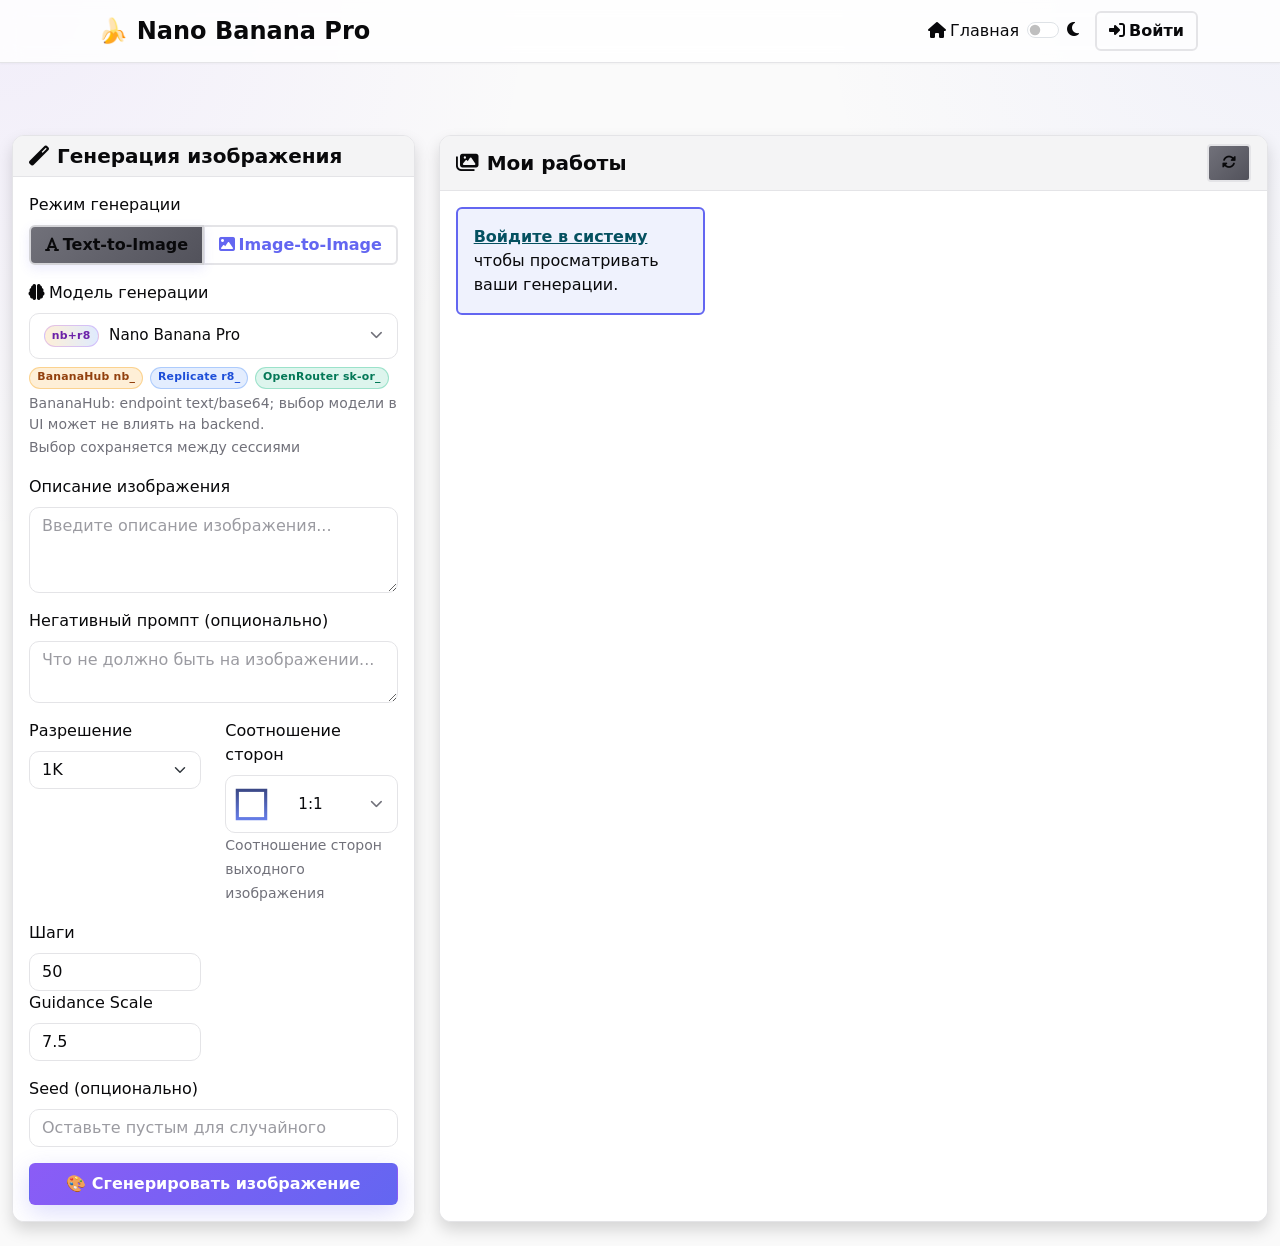
==== commit 3092806d: "Redesign UI with shadcn-style tokens and custom model picker. Replace native model select with a the" ====
--- a/frontend/index.html
+++ b/frontend/index.html
@@ -126,8 +126,8 @@
                                 <label for="modelName" class="form-label">
                                     <i class="fas fa-brain me-1"></i>Модель генерации
                                 </label>
-                                <select class="form-select model-select-colored" id="modelName">
-                                    <option value="nano-banana-2">Nano Banana 2 (new)</option>
+                                <select class="d-none" id="modelName" aria-hidden="true" tabindex="-1">
+                                    <option value="nano-banana-2">Nano Banana 2</option>
                                     <option value="nano-banana">Nano Banana</option>
                                     <option value="nano-banana-pro" selected>Nano Banana Pro</option>
                                     <option value="gemini-2.5-flash-image">Gemini 2.5 Flash Image</option>
@@ -137,6 +137,14 @@
                                     <option value="gpt-5-image">GPT-5 Image</option>
                                     <option value="gpt-5-image-mini">GPT-5 Image Mini</option>
                                 </select>
+                                <div class="custom-dropdown model-dropdown" id="modelDropdown">
+                                    <div class="custom-dropdown-selected" id="modelSelected" role="button" tabindex="0" aria-haspopup="listbox" aria-expanded="false">
+                                        <span class="model-provider-badge model-badge-selected" id="modelSelectedBadge">nb+r8</span>
+                                        <span class="custom-dropdown-text" id="modelSelectedText">Nano Banana Pro</span>
+                                        <i class="fas fa-chevron-down custom-dropdown-arrow"></i>
+                                    </div>
+                                    <div class="custom-dropdown-menu model-dropdown-menu" id="modelMenu" role="listbox"></div>
+                                </div>
                                 <div id="modelProviderLegend" class="model-provider-legend mt-2"></div>
                                 <div id="modelParamsHint" class="form-text text-muted small mt-1" role="status"></div>
                                 <small class="form-text text-muted">Выбор сохраняется между сессиями</small>
@@ -146,10 +154,10 @@
                             <div class="mb-3" id="referenceImagesSection" style="display: none;">
                                 <label for="referenceImages" class="form-label">Референсные изображения (до 4)</label>
                                 <!-- Визуальная зона для drag-and-drop и вставки (референсы отображаются внутри) -->
-                                <div id="referenceDropZone" class="reference-drop-zone" style="border: 2px dashed rgba(102, 126, 234, 0.5); border-radius: 8px; padding: 2rem; text-align: center; background: rgba(102, 126, 234, 0.05); cursor: pointer; transition: all 0.3s ease; min-height: 200px;">
+                                <div id="referenceDropZone" class="reference-drop-zone">
                                     <div class="reference-drop-zone-content">
-                                        <i class="fas fa-images mb-3" style="font-size: 3rem; color: rgba(102, 126, 234, 0.7);"></i>
-                                        <p class="text-light mb-2 fw-bold">Перетащите изображение сюда</p>
+                                        <i class="fas fa-images mb-3 reference-drop-icon"></i>
+                                        <p class="reference-drop-title mb-2 fw-bold">Перетащите изображение сюда</p>
                                         <p class="text-muted small mb-3">или нажмите на кнопку</p>
                                         <div class="d-flex gap-2 justify-content-center">
                                             <button type="button" class="btn btn-warning" id="selectReferenceFilesBtn">
--- a/frontend/styles.css
+++ b/frontend/styles.css
@@ -1,46 +1,97 @@
-/* Стили для Nano Banana Pro */
-
-/* CSS переменные для темной и светлой темы */
-:root {
-    --bg-primary: #1a1a2e;
-    --bg-secondary: #252547;
-    --bg-hover: #2d2d5a;
-    --border-color: #667eea;
-    --border-hover: #764ba2;
-    --text-primary: #e0e0e0;
-    --text-secondary: #b0b0b0;
-    --accent-primary: #667eea;
-    --accent-secondary: #764ba2;
-    --metal-gray: #4a5568;
-    --metal-gray-light: #718096;
-    --metal-gray-dark: #2d3748;
-    --shadow: rgba(102, 126, 234, 0.3);
+/* Nano Banana Pro — design tokens inspired by shadcn/ui (https://ui.shadcn.com/docs/theming) */
+
+:root,
+[data-bs-theme="dark"] {
+    --radius: 0.625rem;
+    --background: #09090b;
+    --foreground: #fafafa;
+    --card: #18181b;
+    --card-foreground: #fafafa;
+    --popover: #18181b;
+    --popover-foreground: #fafafa;
+    --primary: #eab308;
+    --primary-foreground: #422006;
+    --secondary: #27272a;
+    --secondary-foreground: #fafafa;
+    --muted: #27272a;
+    --muted-foreground: #a1a1aa;
+    --accent: #27272a;
+    --accent-foreground: #fafafa;
+    --destructive: #ef4444;
+    --border: rgba(255, 255, 255, 0.1);
+    --input: rgba(255, 255, 255, 0.12);
+    --ring: rgba(234, 179, 8, 0.45);
+    --brand-gradient-start: #a855f7;
+    --brand-gradient-end: #6366f1;
+
+    /* legacy aliases used across the stylesheet */
+    --bg-primary: var(--card);
+    --bg-secondary: var(--secondary);
+    --bg-hover: var(--accent);
+    --border-color: var(--border);
+    --border-hover: rgba(255, 255, 255, 0.18);
+    --text-primary: var(--foreground);
+    --text-secondary: var(--muted-foreground);
+    --accent-primary: var(--brand-gradient-end);
+    --accent-secondary: var(--brand-gradient-start);
+    --metal-gray: #3f3f46;
+    --metal-gray-light: #52525b;
+    --metal-gray-dark: #27272a;
+    --shadow: rgba(0, 0, 0, 0.35);
 }
 
 [data-bs-theme="light"] {
-    --bg-primary: #f0f4f8;
-    --bg-secondary: #e2e8f0;
-    --bg-hover: #cbd5e0;
-    --border-color: #667eea;
-    --border-hover: #764ba2;
-    --text-primary: #1a202c;
-    --text-secondary: #4a5568;
-    --accent-primary: #667eea;
-    --accent-secondary: #764ba2;
-    --metal-gray: #718096;
-    --metal-gray-light: #a0aec0;
-    --metal-gray-dark: #4a5568;
-    --shadow: rgba(102, 126, 234, 0.2);
+    --background: #fafafa;
+    --foreground: #09090b;
+    --card: #ffffff;
+    --card-foreground: #09090b;
+    --popover: #ffffff;
+    --popover-foreground: #09090b;
+    --primary: #ca8a04;
+    --primary-foreground: #fefce8;
+    --secondary: #f4f4f5;
+    --secondary-foreground: #18181b;
+    --muted: #f4f4f5;
+    --muted-foreground: #71717a;
+    --accent: #f4f4f5;
+    --accent-foreground: #18181b;
+    --destructive: #dc2626;
+    --border: #e4e4e7;
+    --input: #e4e4e7;
+    --ring: rgba(202, 138, 4, 0.35);
+    --brand-gradient-start: #8b5cf6;
+    --brand-gradient-end: #6366f1;
+
+    --bg-primary: var(--card);
+    --bg-secondary: var(--secondary);
+    --bg-hover: var(--accent);
+    --border-color: var(--border);
+    --border-hover: #d4d4d8;
+    --text-primary: var(--foreground);
+    --text-secondary: var(--muted-foreground);
+    --accent-primary: var(--brand-gradient-end);
+    --accent-secondary: var(--brand-gradient-start);
+    --metal-gray: #71717a;
+    --metal-gray-light: #a1a1aa;
+    --metal-gray-dark: #52525b;
+    --shadow: rgba(99, 102, 241, 0.12);
 }
 
 body {
-    background: linear-gradient(135deg, #667eea 0%, #764ba2 100%);
+    background:
+        radial-gradient(circle at top left, rgba(168, 85, 247, 0.12), transparent 28%),
+        radial-gradient(circle at top right, rgba(99, 102, 241, 0.1), transparent 24%),
+        var(--background);
+    color: var(--foreground);
     min-height: 100vh;
-    transition: background 0.3s ease;
+    transition: background 0.25s ease, color 0.25s ease;
 }
 
 [data-bs-theme="light"] body {
-    background: linear-gradient(135deg, #d6e4f0 0%, #c8d6e5 100%);
+    background:
+        radial-gradient(circle at top left, rgba(139, 92, 246, 0.08), transparent 30%),
+        radial-gradient(circle at top right, rgba(99, 102, 241, 0.06), transparent 26%),
+        var(--background);
 }
 
 .navbar-brand {
@@ -49,15 +100,23 @@
 }
 
 .card {
-    border: none;
-    border-radius: 12px;
+    border: 1px solid var(--border);
+    border-radius: calc(var(--radius) + 2px);
     overflow: hidden;
+    background-color: var(--card);
+    color: var(--card-foreground);
+    box-shadow: 0 1px 2px rgba(0, 0, 0, 0.08);
+    transition: box-shadow 0.2s ease, border-color 0.2s ease;
+}
+
+[data-bs-theme="light"] .card {
+    box-shadow: 0 1px 2px rgba(0, 0, 0, 0.06);
 }
 
 .card-header {
-    border-bottom: 2px solid rgba(102, 126, 234, 0.2);
-    background: linear-gradient(135deg, var(--metal-gray) 0%, var(--metal-gray-dark) 100%) !important;
-    color: var(--text-primary) !important;
+    border-bottom: 1px solid var(--border);
+    background: var(--secondary) !important;
+    color: var(--foreground) !important;
 }
 
 .card-header.bg-primary {
@@ -93,48 +152,33 @@
     box-shadow: 0 2px 4px rgba(0, 0, 0, 0.2);
 }
 
-/* Специальный градиент для кнопки генерации */
+/* Кнопка генерации */
 #sendToGenerate {
-    background: linear-gradient(135deg, var(--accent-primary) 0%, var(--accent-secondary) 50%, var(--accent-primary) 100%);
-    border: 2px solid var(--border-color);
-    color: var(--text-primary);
+    background: linear-gradient(135deg, var(--brand-gradient-start) 0%, var(--brand-gradient-end) 100%);
+    border: 1px solid transparent;
+    color: #fff;
     font-weight: 700;
-    font-size: 1.1rem;
+    font-size: 1rem;
     padding: 0.75rem 1.5rem;
-    box-shadow: 0 4px 12px var(--shadow), inset 0 1px 0 rgba(255, 255, 255, 0.1);
-    text-transform: uppercase;
-    letter-spacing: 0.5px;
-    background-size: 200% 100%;
-    animation: gradient-shift 3s ease infinite;
-    transition: all 0.3s;
-}
-
-@keyframes gradient-shift {
-    0%, 100% {
-        background-position: 0% 50%;
-    }
-    50% {
-        background-position: 100% 50%;
-    }
+    box-shadow: 0 8px 24px rgba(99, 102, 241, 0.22);
+    text-transform: none;
+    letter-spacing: 0;
+    transition: transform 0.15s ease, box-shadow 0.15s ease;
 }
 
 #sendToGenerate:hover {
-    background: linear-gradient(135deg, var(--accent-secondary) 0%, var(--accent-primary) 50%, var(--accent-secondary) 100%);
-    border-color: var(--border-hover);
-    transform: translateY(-2px);
-    box-shadow: 0 6px 16px var(--shadow), inset 0 1px 0 rgba(255, 255, 255, 0.2);
-    background-size: 200% 100%;
+    transform: translateY(-1px);
+    box-shadow: 0 10px 28px rgba(99, 102, 241, 0.28);
+    color: #fff;
 }
 
 #sendToGenerate:active {
     transform: translateY(0);
-    box-shadow: 0 2px 4px rgba(0, 0, 0, 0.3), inset 0 2px 4px rgba(0, 0, 0, 0.2);
 }
 
 #sendToGenerate:disabled {
     opacity: 0.6;
     cursor: not-allowed;
-    animation: none;
 }
 
 .btn-warning {
@@ -337,25 +381,25 @@
 .custom-dropdown-selected {
     display: flex;
     align-items: center;
-    padding: 0.75rem 1rem;
-    background-color: var(--bg-primary);
-    border: 2px solid var(--border-color);
-    border-radius: 0.5rem;
+    gap: 0.65rem;
+    padding: 0.65rem 0.85rem;
+    background-color: var(--card);
+    border: 1px solid var(--input);
+    border-radius: var(--radius);
     cursor: pointer;
-    transition: all 0.2s;
-    min-height: 50px;
+    transition: border-color 0.15s ease, box-shadow 0.15s ease, background-color 0.15s ease;
+    min-height: 44px;
 }
 
 .custom-dropdown-selected:hover {
     border-color: var(--border-hover);
-    box-shadow: 0 0 0 0.2rem var(--shadow);
-    background-color: var(--bg-secondary);
+    background-color: var(--accent);
 }
 
 .custom-dropdown-selected.active {
-    border-color: var(--border-hover);
-    box-shadow: 0 0 0 0.2rem var(--shadow);
-    background-color: var(--bg-secondary);
+    border-color: var(--ring);
+    box-shadow: 0 0 0 3px var(--ring);
+    background-color: var(--accent);
 }
 
 .custom-dropdown-icon {
@@ -376,16 +420,16 @@
 
 .custom-dropdown-text {
     flex: 1;
-    color: var(--text-primary);
-    font-size: 15px;
+    color: var(--foreground);
+    font-size: 0.95rem;
     font-weight: 500;
 }
 
 .custom-dropdown-arrow {
     margin-left: auto;
-    color: var(--accent-primary);
+    color: var(--muted-foreground);
     transition: transform 0.2s;
-    font-size: 14px;
+    font-size: 0.8rem;
 }
 
 .custom-dropdown-selected.active .custom-dropdown-arrow {
@@ -398,25 +442,24 @@
     top: calc(100% + 6px);
     left: 0;
     right: 0;
-    background-color: var(--bg-primary);
-    border: 2px solid var(--border-color);
-    border-radius: 0.5rem;
-    box-shadow: 0 0.5rem 1.5rem rgba(0, 0, 0, 0.5);
+    background-color: var(--popover);
+    color: var(--popover-foreground);
+    border: 1px solid var(--border);
+    border-radius: var(--radius);
+    box-shadow: 0 10px 30px rgba(0, 0, 0, 0.18);
     z-index: 1000;
-    max-height: 250px; /* Высота для 3-4 элементов (примерно 4 * 50px + padding) */
+    max-height: 250px;
     overflow-y: auto;
     overflow-x: hidden;
     display: none;
-    margin-top: 0;
-    padding: 0.5rem 0;
-    padding-bottom: 0.5rem;
-    padding-right: 0;
+    padding: 0.35rem;
     scroll-behavior: smooth;
-    /* Убеждаемся что скролл работает */
     -webkit-overflow-scrolling: touch;
-    /* Исправляем обрезание */
     box-sizing: border-box;
-    margin-bottom: 0;
+}
+
+.model-dropdown-menu {
+    max-height: 320px;
 }
 
 .custom-dropdown-menu.show {
@@ -479,38 +522,36 @@
 }
 
 .custom-dropdown-group-label {
-    padding: 0.75rem 1rem;
-    font-size: 11px;
+    padding: 0.45rem 0.65rem 0.25rem;
+    font-size: 0.68rem;
     font-weight: 700;
-    color: var(--accent-primary);
+    color: var(--muted-foreground);
     text-transform: uppercase;
-    letter-spacing: 1px;
-    background-color: rgba(102, 126, 234, 0.1);
-    margin: 0.25rem 0;
+    letter-spacing: 0.06em;
 }
 
 .custom-dropdown-item {
     display: flex;
     align-items: center;
-    padding: 0.75rem 1rem; /* Оптимальный padding */
+    gap: 0.55rem;
+    padding: 0.55rem 0.65rem;
     cursor: pointer;
-    transition: all 0.2s;
-    color: var(--text-primary);
-    font-size: 14px;
-    min-height: 50px; /* Уменьшаем для компактности */
-    white-space: nowrap; /* Предотвращаем перенос текста */
+    transition: background-color 0.15s ease, color 0.15s ease;
+    color: var(--foreground);
+    font-size: 0.9rem;
+    min-height: 40px;
+    border-radius: calc(var(--radius) - 2px);
+    border-left: 3px solid transparent;
 }
 
 .custom-dropdown-item:hover {
-    background-color: rgba(102, 126, 234, 0.2);
-    color: var(--text-primary);
+    background-color: var(--accent);
 }
 
 .custom-dropdown-item.selected {
-    background-color: rgba(102, 126, 234, 0.3);
-    color: var(--text-primary);
+    background-color: var(--accent);
     font-weight: 600;
-    border-left: 3px solid var(--accent-primary);
+    border-left-color: var(--primary);
 }
 
 .custom-dropdown-item.user-child {
@@ -582,17 +623,18 @@
 
 /* Стили для форм в темной/светлой теме */
 .form-control, .form-select {
-    background-color: var(--bg-primary);
-    border: 2px solid var(--border-color);
-    color: var(--text-primary);
-    transition: all 0.2s;
+    background-color: var(--card);
+    border: 1px solid var(--input);
+    color: var(--foreground);
+    border-radius: var(--radius);
+    transition: border-color 0.15s ease, box-shadow 0.15s ease, background-color 0.15s ease;
 }
 
 .form-control:focus, .form-select:focus {
-    background-color: var(--bg-secondary);
-    border-color: var(--border-hover);
-    color: var(--text-primary);
-    box-shadow: 0 0 0 0.2rem var(--shadow);
+    background-color: var(--card);
+    border-color: var(--ring);
+    color: var(--foreground);
+    box-shadow: 0 0 0 3px var(--ring);
 }
 
 .form-control::placeholder {
@@ -609,44 +651,28 @@
     color: var(--text-secondary) !important;
 }
 
-/* Стили для карточек */
-.card {
-    background-color: var(--bg-primary);
-    color: var(--text-primary);
-    border: 1px solid rgba(102, 126, 234, 0.2);
-    transition: all 0.3s;
-}
-
-[data-bs-theme="light"] .card {
-    box-shadow: 0 2px 8px rgba(0, 0, 0, 0.1);
-}
-
-.card-header {
-    border-bottom: 2px solid rgba(102, 126, 234, 0.2);
-    background-color: var(--bg-secondary);
-    color: var(--text-primary);
-}
-
+/* card-body/footer — см. блок .card выше */
 .card-body {
-    background-color: var(--bg-primary);
-    color: var(--text-primary);
+    background-color: var(--card);
+    color: var(--card-foreground);
 }
 
 .card-footer {
-    background-color: var(--bg-secondary);
-    border-top: 1px solid rgba(102, 126, 234, 0.2);
+    background-color: var(--secondary);
+    border-top: 1px solid var(--border);
 }
 
 /* Стили для навбара */
 .navbar-dark {
-    background-color: var(--bg-primary) !important;
-    border-bottom: 2px solid var(--border-color);
+    background-color: rgba(9, 9, 11, 0.82) !important;
+    backdrop-filter: blur(10px);
+    border-bottom: 1px solid var(--border);
 }
 
 [data-bs-theme="light"] .navbar-dark {
-    background: linear-gradient(135deg, #cbd5e0 0%, #e2e8f0 100%) !important;
-    border-bottom: 2px solid rgba(102, 126, 234, 0.3);
-    box-shadow: 0 2px 4px rgba(0, 0, 0, 0.1);
+    background: rgba(255, 255, 255, 0.82) !important;
+    border-bottom: 1px solid var(--border);
+    box-shadow: 0 1px 2px rgba(0, 0, 0, 0.04);
 }
 
 /* Исправление белого текста в светлой теме */
@@ -1091,58 +1117,135 @@
 .model-provider-legend {
     display: flex;
     flex-wrap: wrap;
-    gap: 0.5rem;
-}
-
-.model-legend-item {
+    gap: 0.4rem;
+}
+
+.model-legend-item,
+.model-provider-badge {
     display: inline-flex;
     align-items: center;
-    padding: 0.15rem 0.55rem;
+    justify-content: center;
+    min-width: 2.4rem;
+    padding: 0.12rem 0.45rem;
     border-radius: 999px;
+    font-size: 0.68rem;
+    font-weight: 700;
+    letter-spacing: 0.02em;
+    border: 1px solid transparent;
+    flex-shrink: 0;
+}
+
+.model-badge-selected {
+    font-size: 0.72rem;
+}
+
+.model-dropdown-item-title {
+    flex: 1;
+    min-width: 0;
+    white-space: nowrap;
+    overflow: hidden;
+    text-overflow: ellipsis;
+}
+
+.model-dropdown-item-lock {
+    color: var(--muted-foreground);
     font-size: 0.75rem;
-    font-weight: 600;
-    border: 1px solid transparent;
-}
-
-.model-legend-bananalab {
+}
+
+.model-dropdown-item.is-disabled {
+    opacity: 0.45;
+    cursor: not-allowed;
+}
+
+.model-dropdown-item.is-disabled:hover {
+    background: transparent;
+}
+
+.model-tone-mixed { border-left-color: #a855f7; }
+.model-tone-bananalab { border-left-color: #f59e0b; }
+.model-tone-replicate { border-left-color: #3b82f6; }
+.model-tone-openrouter { border-left-color: #10b981; }
+
+.model-dropdown-item.selected.model-tone-mixed { border-left-color: #c084fc; }
+.model-dropdown-item.selected.model-tone-bananalab { border-left-color: #fbbf24; }
+.model-dropdown-item.selected.model-tone-replicate { border-left-color: #60a5fa; }
+.model-dropdown-item.selected.model-tone-openrouter { border-left-color: #34d399; }
+
+.model-legend-bananalab,
+.model-badge-bananalab,
+.model-badge-mixed {
     color: #92400e;
-    background: rgba(245, 158, 11, 0.18);
-    border-color: rgba(245, 158, 11, 0.45);
-}
-
-.model-legend-replicate {
+    background: rgba(245, 158, 11, 0.16);
+    border-color: rgba(245, 158, 11, 0.35);
+}
+
+[data-bs-theme="dark"] .model-legend-bananalab,
+[data-bs-theme="dark"] .model-badge-bananalab {
+    color: #fde68a;
+    background: rgba(245, 158, 11, 0.14);
+    border-color: rgba(245, 158, 11, 0.28);
+}
+
+.model-legend-replicate,
+.model-badge-replicate {
     color: #1d4ed8;
-    background: rgba(59, 130, 246, 0.16);
-    border-color: rgba(59, 130, 246, 0.4);
-}
-
-.model-legend-openrouter {
+    background: rgba(59, 130, 246, 0.14);
+    border-color: rgba(59, 130, 246, 0.32);
+}
+
+[data-bs-theme="dark"] .model-legend-replicate,
+[data-bs-theme="dark"] .model-badge-replicate {
+    color: #bfdbfe;
+    background: rgba(59, 130, 246, 0.14);
+    border-color: rgba(59, 130, 246, 0.28);
+}
+
+.model-legend-openrouter,
+.model-badge-openrouter {
     color: #047857;
-    background: rgba(16, 185, 129, 0.16);
-    border-color: rgba(16, 185, 129, 0.4);
-}
-
-.model-select-colored option.model-option-bananalab {
-    background-color: #fff7ed;
-    color: #92400e;
-}
-
-.model-select-colored option.model-option-replicate {
-    background-color: #eff6ff;
-    color: #1d4ed8;
-}
-
-.model-select-colored option.model-option-openrouter {
-    background-color: #ecfdf5;
-    color: #047857;
-}
-
-.model-select-colored option.model-option-mixed {
-    background: linear-gradient(90deg, #fff7ed 0%, #eff6ff 100%);
+    background: rgba(16, 185, 129, 0.14);
+    border-color: rgba(16, 185, 129, 0.32);
+}
+
+[data-bs-theme="dark"] .model-legend-openrouter,
+[data-bs-theme="dark"] .model-badge-openrouter {
+    color: #a7f3d0;
+    background: rgba(16, 185, 129, 0.14);
+    border-color: rgba(16, 185, 129, 0.28);
+}
+
+.model-badge-mixed {
     color: #6b21a8;
-}
-
-.model-select-colored option:disabled {
-    color: #9ca3af !important;
-    background-color: #f3f4f6 !important;
-}
+    background: linear-gradient(90deg, rgba(245, 158, 11, 0.16), rgba(59, 130, 246, 0.16));
+    border-color: rgba(168, 85, 247, 0.28);
+}
+
+[data-bs-theme="dark"] .model-badge-mixed {
+    color: #e9d5ff;
+}
+
+.reference-drop-zone {
+    border: 1px dashed var(--input);
+    border-radius: var(--radius);
+    padding: 2rem;
+    text-align: center;
+    background: var(--muted);
+    cursor: pointer;
+    transition: border-color 0.15s ease, background-color 0.15s ease;
+    min-height: 200px;
+}
+
+.reference-drop-zone:hover,
+.reference-drop-zone.drag-over {
+    border-color: var(--ring);
+    background: var(--accent);
+}
+
+.reference-drop-icon {
+    font-size: 2.5rem;
+    color: var(--muted-foreground);
+}
+
+.reference-drop-title {
+    color: var(--foreground);
+}
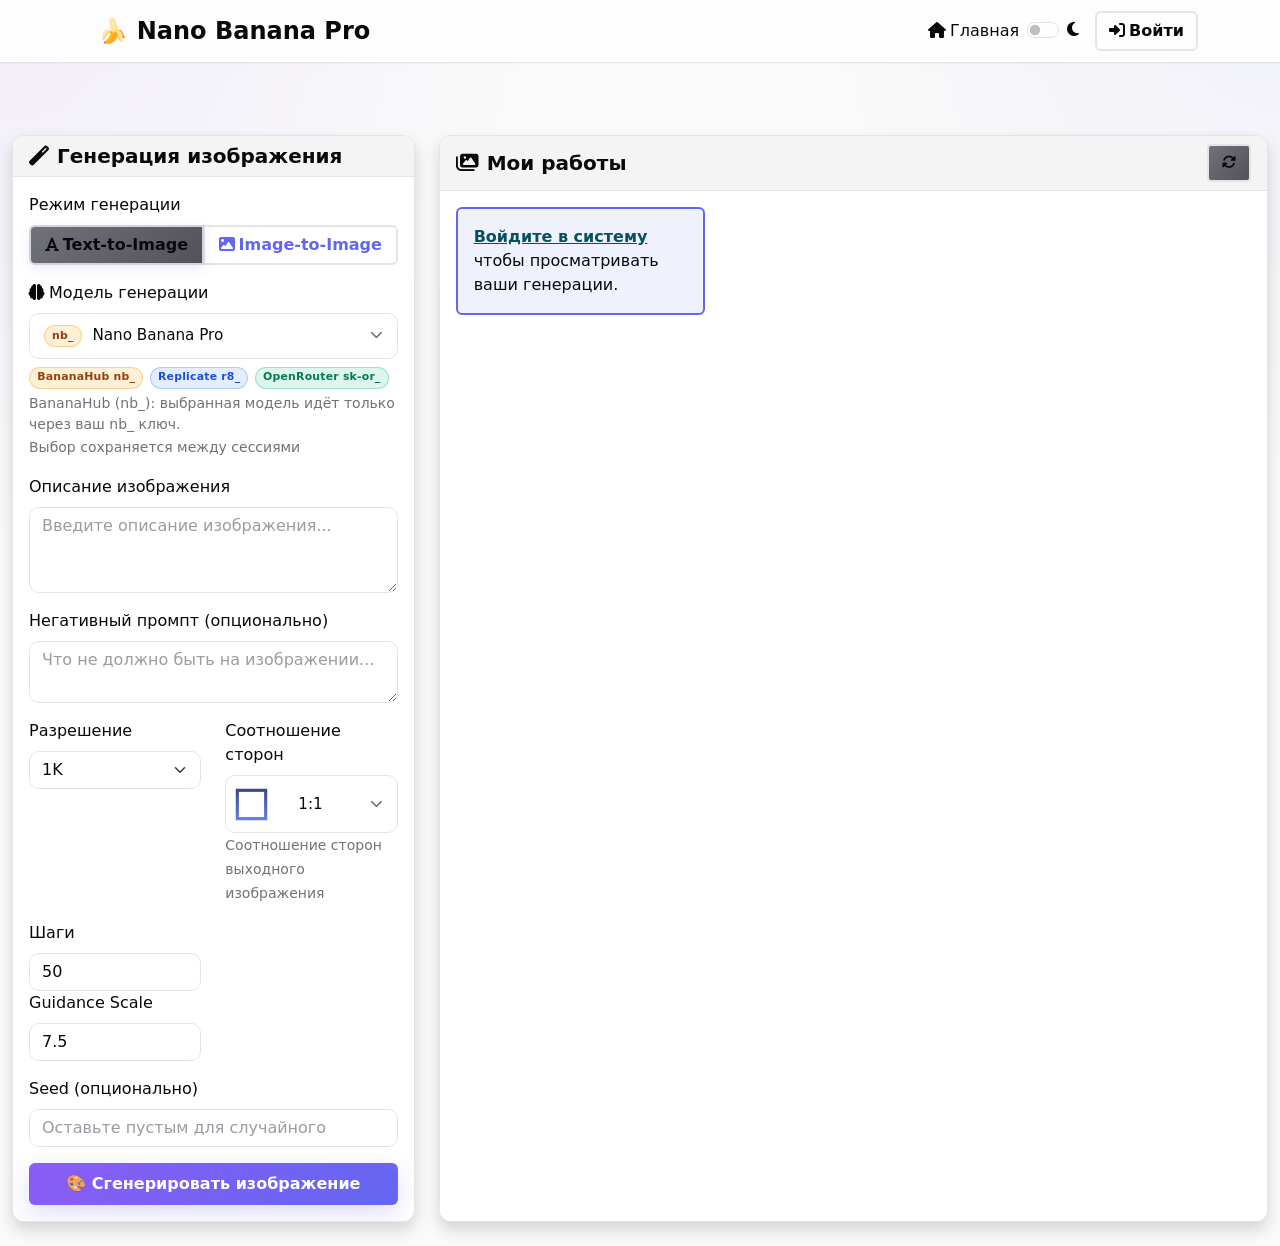
==== commit 887f5d5f: "Split Nano Banana providers and add prompt rewrite. Use separate nb_ and r8_ model entries without c" ====
--- a/frontend/index.html
+++ b/frontend/index.html
@@ -130,16 +130,21 @@
                                     <option value="nano-banana-2">Nano Banana 2</option>
                                     <option value="nano-banana">Nano Banana</option>
                                     <option value="nano-banana-pro" selected>Nano Banana Pro</option>
+                                    <option value="nano-banana-2-r8">Nano Banana 2</option>
+                                    <option value="nano-banana-r8">Nano Banana</option>
+                                    <option value="nano-banana-pro-r8">Nano Banana Pro</option>
                                     <option value="gemini-2.5-flash-image">Gemini 2.5 Flash Image</option>
                                     <option value="imagen-4">Imagen 4</option>
                                     <option value="imagen-4-fast">Imagen 4 Fast</option>
                                     <option value="imagen-4-ultra">Imagen 4 Ultra</option>
+                                    <option value="gpt-image-2">GPT Image 2</option>
+                                    <option value="gpt-image-1-mini">GPT Image 1 Mini</option>
                                     <option value="gpt-5-image">GPT-5 Image</option>
                                     <option value="gpt-5-image-mini">GPT-5 Image Mini</option>
                                 </select>
                                 <div class="custom-dropdown model-dropdown" id="modelDropdown">
                                     <div class="custom-dropdown-selected" id="modelSelected" role="button" tabindex="0" aria-haspopup="listbox" aria-expanded="false">
-                                        <span class="model-provider-badge model-badge-selected" id="modelSelectedBadge">nb+r8</span>
+                                        <span class="model-provider-badge model-badge-selected" id="modelSelectedBadge">nb_</span>
                                         <span class="custom-dropdown-text" id="modelSelectedText">Nano Banana Pro</span>
                                         <i class="fas fa-chevron-down custom-dropdown-arrow"></i>
                                     </div>
@@ -177,6 +182,18 @@
                             <div class="mb-3">
                                 <label for="prompt" class="form-label">Описание изображения</label>
                                 <textarea class="form-control" id="prompt" rows="3" placeholder="Введите описание изображения..." required></textarea>
+                            </div>
+
+                            <div class="mb-3" id="rewritePromptGroup" style="display: none;">
+                                <div class="form-check">
+                                    <input class="form-check-input" type="checkbox" id="rewritePrompt">
+                                    <label class="form-check-label" for="rewritePrompt">
+                                        Переформулировать промпт через GPT (OpenRouter)
+                                    </label>
+                                </div>
+                                <small class="form-text text-muted">
+                                    Нужен ключ sk-or_. Смягчает формулировку для фильтров Google/OpenAI, сохраняя смысл.
+                                </small>
                             </div>
 
                             <!-- Негативный промпт (только для Nano Banana / Gemini) -->
@@ -401,7 +418,21 @@
                         </div>
 
                         <h6>Генерации всех пользователей</h6>
-                        <div class="row row-cols-1 row-cols-md-3 g-3" id="adminGenerationsGrid"></div>
+                        <div class="d-flex justify-content-between align-items-center mb-2 flex-wrap gap-2">
+                            <div id="adminGenerationsStats" class="small text-muted"></div>
+                            <div class="d-flex gap-2 align-items-center flex-wrap">
+                                <label class="small text-muted mb-0" for="adminPageSize">На странице</label>
+                                <select class="form-select form-select-sm" id="adminPageSize" style="width: auto;">
+                                    <option value="12">12</option>
+                                    <option value="24" selected>24</option>
+                                    <option value="48">48</option>
+                                </select>
+                                <button type="button" class="btn btn-sm btn-outline-secondary" id="adminPrevPageBtn">← Назад</button>
+                                <span id="adminPageLabel" class="small px-1">1 / 1</span>
+                                <button type="button" class="btn btn-sm btn-outline-secondary" id="adminNextPageBtn">Вперёд →</button>
+                            </div>
+                        </div>
+                        <div class="row row-cols-1 row-cols-md-2 row-cols-lg-3 g-4" id="adminGenerationsGrid"></div>
                     </div>
                 </div>
             </div>
@@ -519,7 +550,7 @@
                         <div class="mb-3">
                             <label for="openrouterApiKeyInput" class="form-label">OpenRouter API ключ (GPT)</label>
                             <input type="password" class="form-control" id="openrouterApiKeyInput" placeholder="sk-or-...">
-                            <small class="form-text text-muted">Для GPT-5 Image и GPT-5 Image Mini</small>
+                            <small class="form-text text-muted">Для GPT Image 2, GPT Image 1 Mini, GPT-5 Image и GPT-5 Image Mini</small>
                         </div>
                         <div class="d-flex gap-2">
                             <button type="submit" class="btn btn-warning flex-fill">
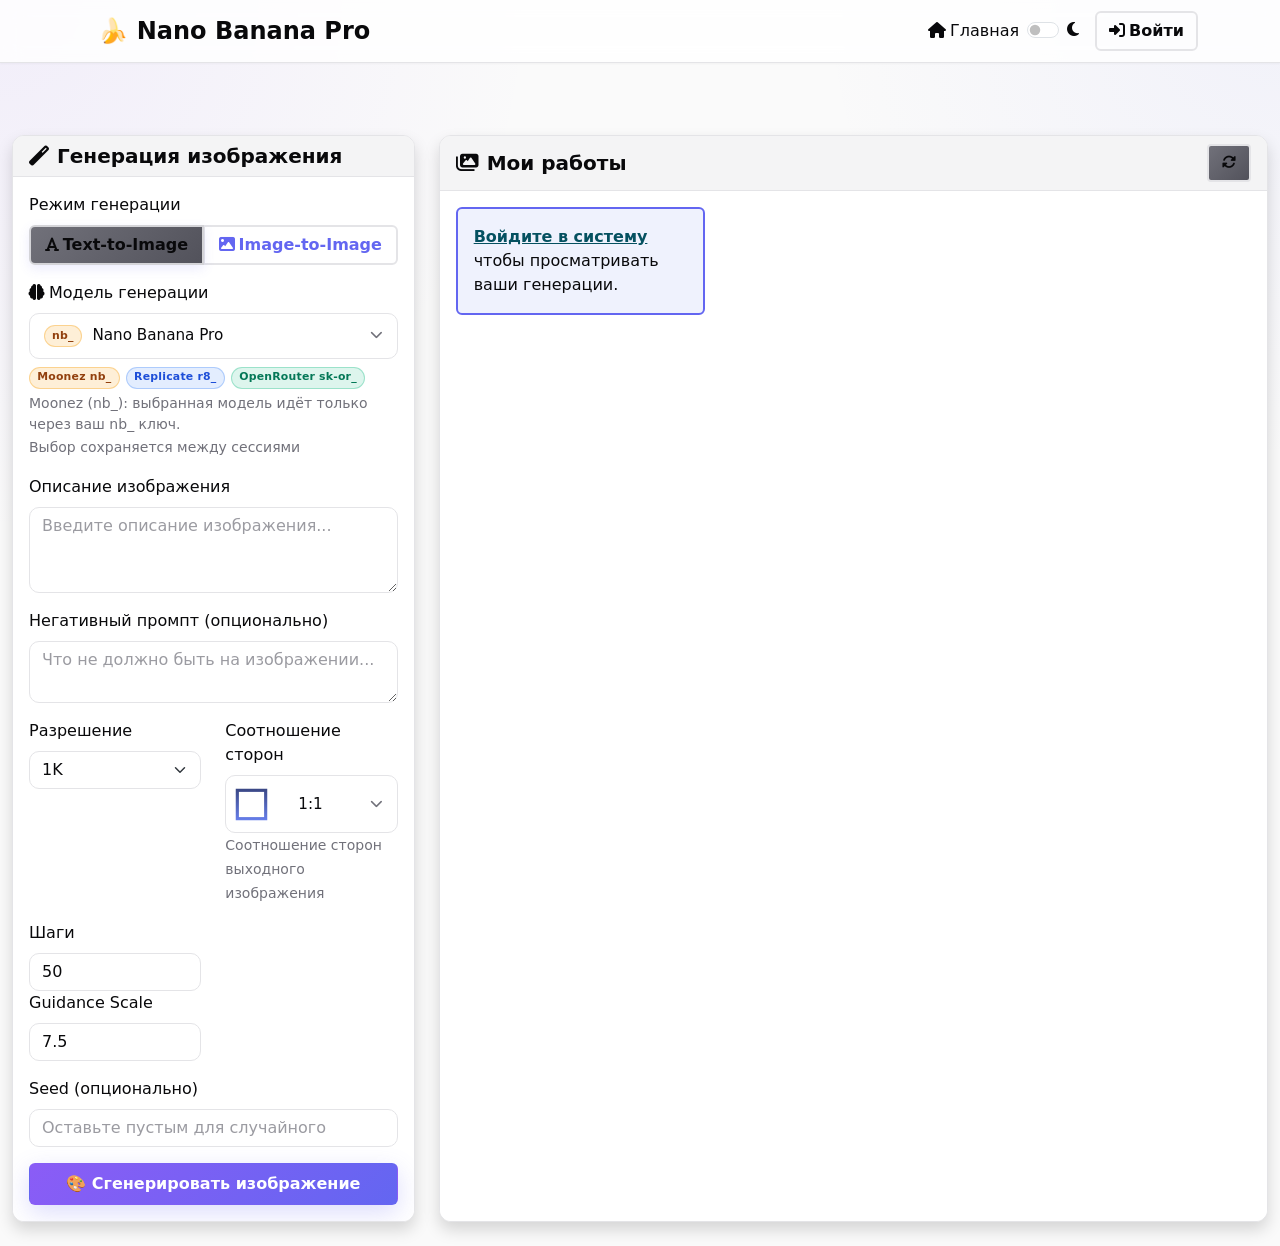
==== commit 0482e426: "Migrate BananaHub image API to Moonez (api.moonez.ai)." ====
--- a/frontend/index.html
+++ b/frontend/index.html
@@ -188,11 +188,11 @@
                                 <div class="form-check">
                                     <input class="form-check-input" type="checkbox" id="rewritePrompt">
                                     <label class="form-check-label" for="rewritePrompt">
-                                        Переформулировать промпт через GPT (OpenRouter)
+                                        GPT: авто-переписать и повторить при блокировке
                                     </label>
                                 </div>
                                 <small class="form-text text-muted">
-                                    Нужен ключ sk-or_. Смягчает формулировку для фильтров Google/OpenAI, сохраняя смысл.
+                                    При отказе фильтра безопасности GPT перепишет промпт и запрос повторится автоматически (нужен ключ sk-or_).
                                 </small>
                             </div>
 
@@ -528,19 +528,19 @@
                         <strong>Replicate:</strong> ключ с префиксом <code>r8_</code> — 
                         <a href="https://replicate.com/account/api-tokens" target="_blank" class="alert-link">replicate.com/account/api-tokens</a>.
                         <br>
-                        <strong>BananaHub:</strong> ключ с префиксом <code>nb_</code> —
-                        <a href="https://bananahub.app/" target="_blank" rel="noopener" class="alert-link">bananahub.app</a>
-                        (поддержка: <a href="https://t.me/bananahub" target="_blank" rel="noopener" class="alert-link">@bananahub</a>).
+                        <strong>Moonez (Nano Banana):</strong> ключ с префиксом <code>nb_</code> —
+                        <a href="https://moonez.ai" target="_blank" rel="noopener" class="alert-link">moonez.ai</a>
+                        (docs: <a href="https://docs.moonez.ai/" target="_blank" rel="noopener" class="alert-link">docs.moonez.ai</a>).
                         <br>
                         <strong>OpenRouter (GPT):</strong> ключ с префиксом <code>sk-or</code> —
                         <a href="https://openrouter.ai/keys" target="_blank" rel="noopener" class="alert-link">openrouter.ai/keys</a>.
-                        <br><small>Ключи хранятся на сервере в зашифрованном виде. Модель выбирает провайдер автоматически.</small>
+                        <br><small>Ключи хранятся на сервере в зашифрованном виде. Модель выбирает провайдер автоматически. Для Moonez нужен IP whitelist в панели.</small>
                     </div>
                     <form id="apiKeyForm">
                         <div class="mb-3">
-                            <label for="bananaApiKeyInput" class="form-label">BananaHub API ключ</label>
+                            <label for="bananaApiKeyInput" class="form-label">Moonez API ключ</label>
                             <input type="password" class="form-control" id="bananaApiKeyInput" placeholder="nb_...">
-                            <small class="form-text text-muted">Приоритетный ключ для Nano Banana моделей</small>
+                            <small class="form-text text-muted">Приоритетный ключ для Nano Banana моделей (панель moonez.ai)</small>
                         </div>
                         <div class="mb-3">
                             <label for="replicateApiKeyInput" class="form-label">Replicate API ключ</label>
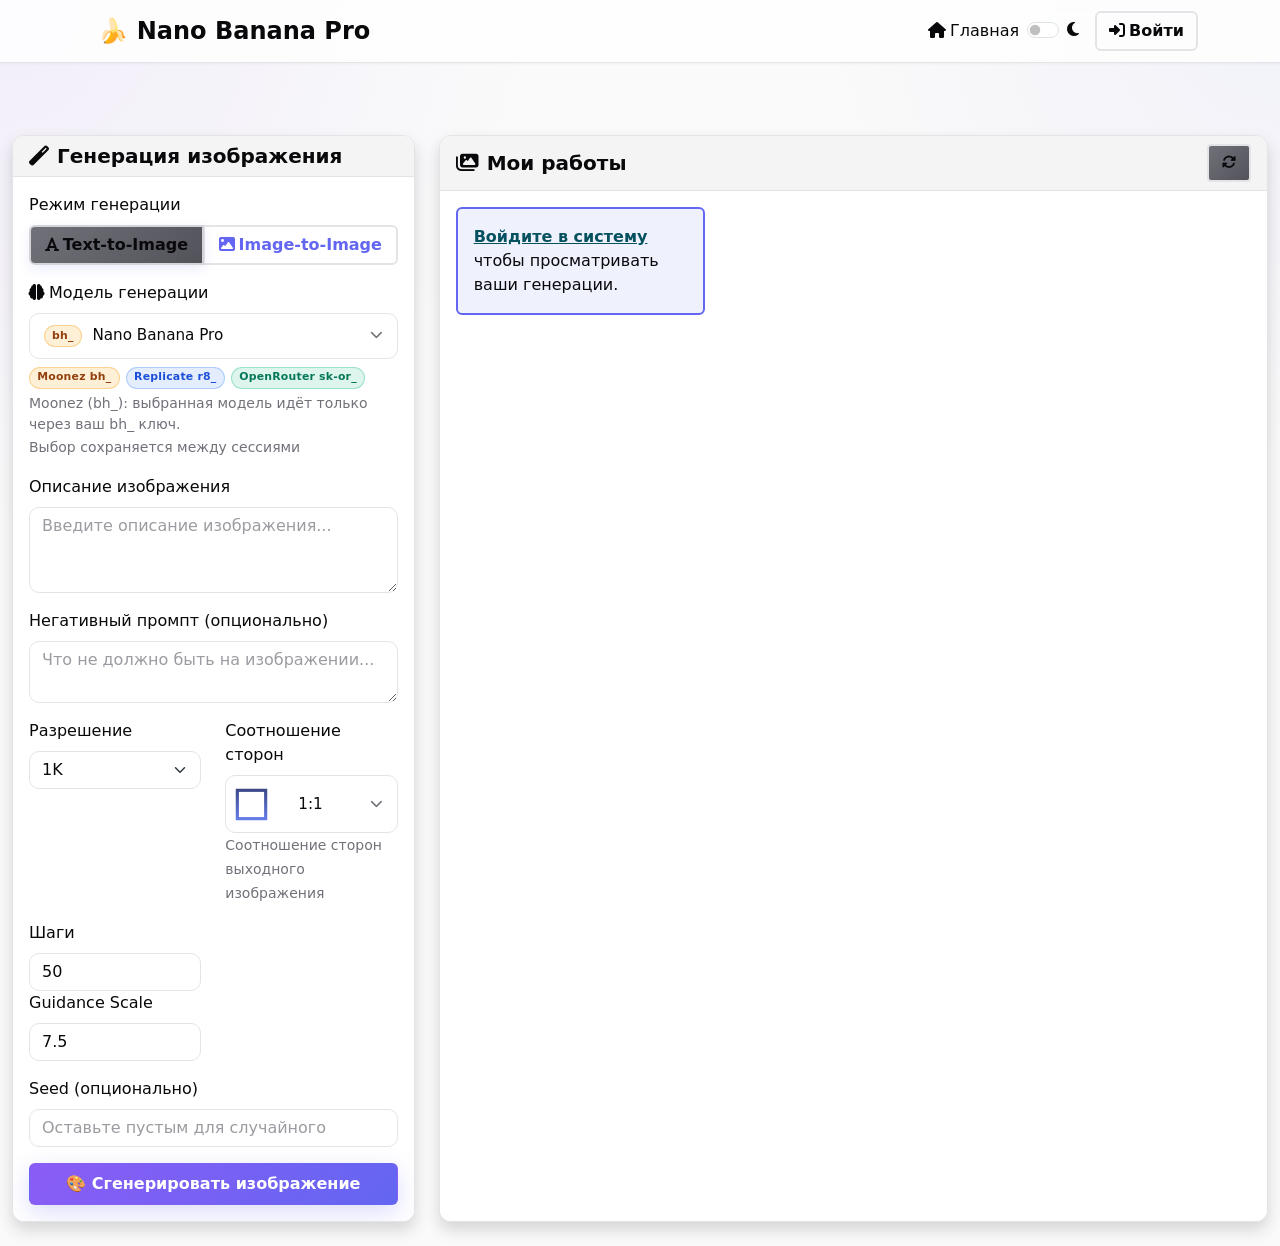
==== commit 0ab6758d: "Accept Moonez bh_ API key prefix (keep legacy nb_)." ====
--- a/frontend/index.html
+++ b/frontend/index.html
@@ -144,7 +144,7 @@
                                 </select>
                                 <div class="custom-dropdown model-dropdown" id="modelDropdown">
                                     <div class="custom-dropdown-selected" id="modelSelected" role="button" tabindex="0" aria-haspopup="listbox" aria-expanded="false">
-                                        <span class="model-provider-badge model-badge-selected" id="modelSelectedBadge">nb_</span>
+                                        <span class="model-provider-badge model-badge-selected" id="modelSelectedBadge">bh_</span>
                                         <span class="custom-dropdown-text" id="modelSelectedText">Nano Banana Pro</span>
                                         <i class="fas fa-chevron-down custom-dropdown-arrow"></i>
                                     </div>
@@ -528,7 +528,8 @@
                         <strong>Replicate:</strong> ключ с префиксом <code>r8_</code> — 
                         <a href="https://replicate.com/account/api-tokens" target="_blank" class="alert-link">replicate.com/account/api-tokens</a>.
                         <br>
-                        <strong>Moonez (Nano Banana):</strong> ключ с префиксом <code>nb_</code> —
+                        <strong>Moonez (Nano Banana):</strong> ключ с префиксом <code>bh_</code>
+                        (старые <code>nb_</code> ещё принимаются) —
                         <a href="https://moonez.ai" target="_blank" rel="noopener" class="alert-link">moonez.ai</a>
                         (docs: <a href="https://docs.moonez.ai/" target="_blank" rel="noopener" class="alert-link">docs.moonez.ai</a>).
                         <br>
@@ -539,8 +540,8 @@
                     <form id="apiKeyForm">
                         <div class="mb-3">
                             <label for="bananaApiKeyInput" class="form-label">Moonez API ключ</label>
-                            <input type="password" class="form-control" id="bananaApiKeyInput" placeholder="nb_...">
-                            <small class="form-text text-muted">Приоритетный ключ для Nano Banana моделей (панель moonez.ai)</small>
+                            <input type="password" class="form-control" id="bananaApiKeyInput" placeholder="bh_...">
+                            <small class="form-text text-muted">Ключ из панели moonez.ai (префикс bh_)</small>
                         </div>
                         <div class="mb-3">
                             <label for="replicateApiKeyInput" class="form-label">Replicate API ключ</label>
